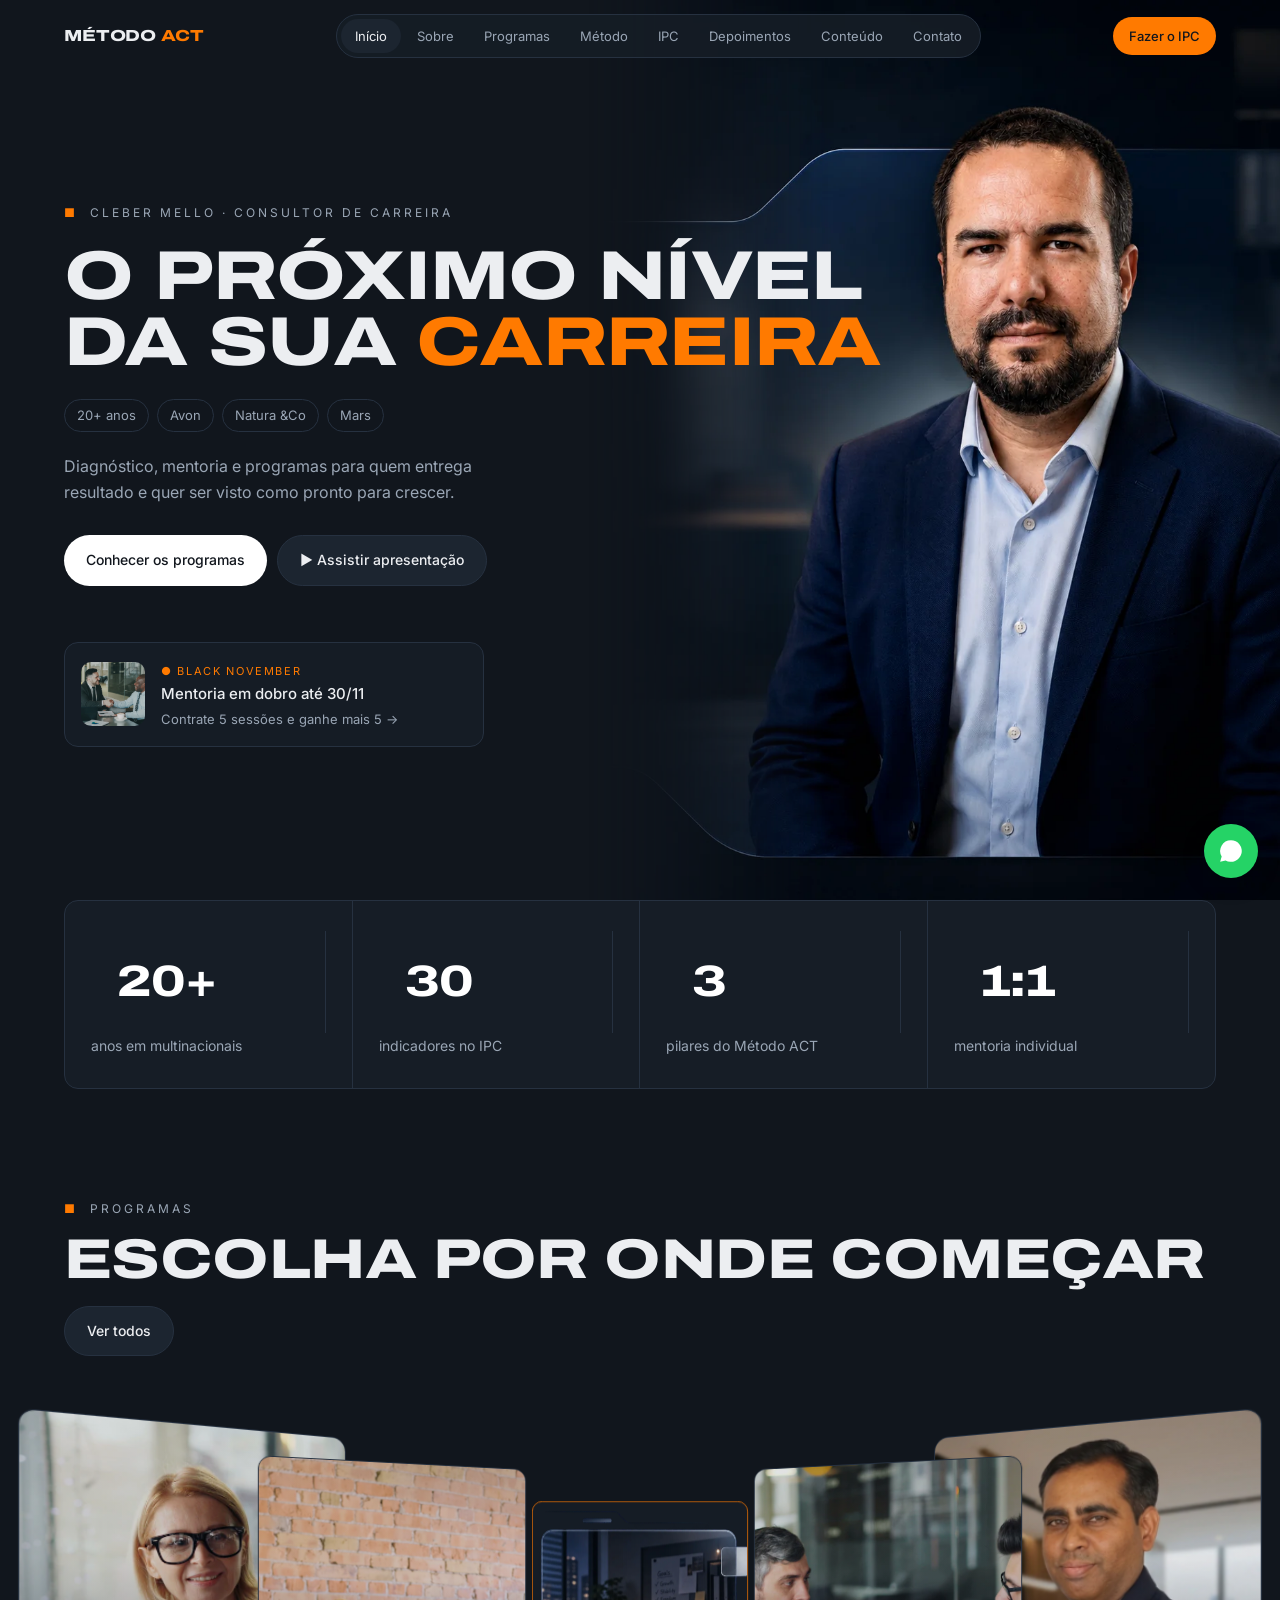
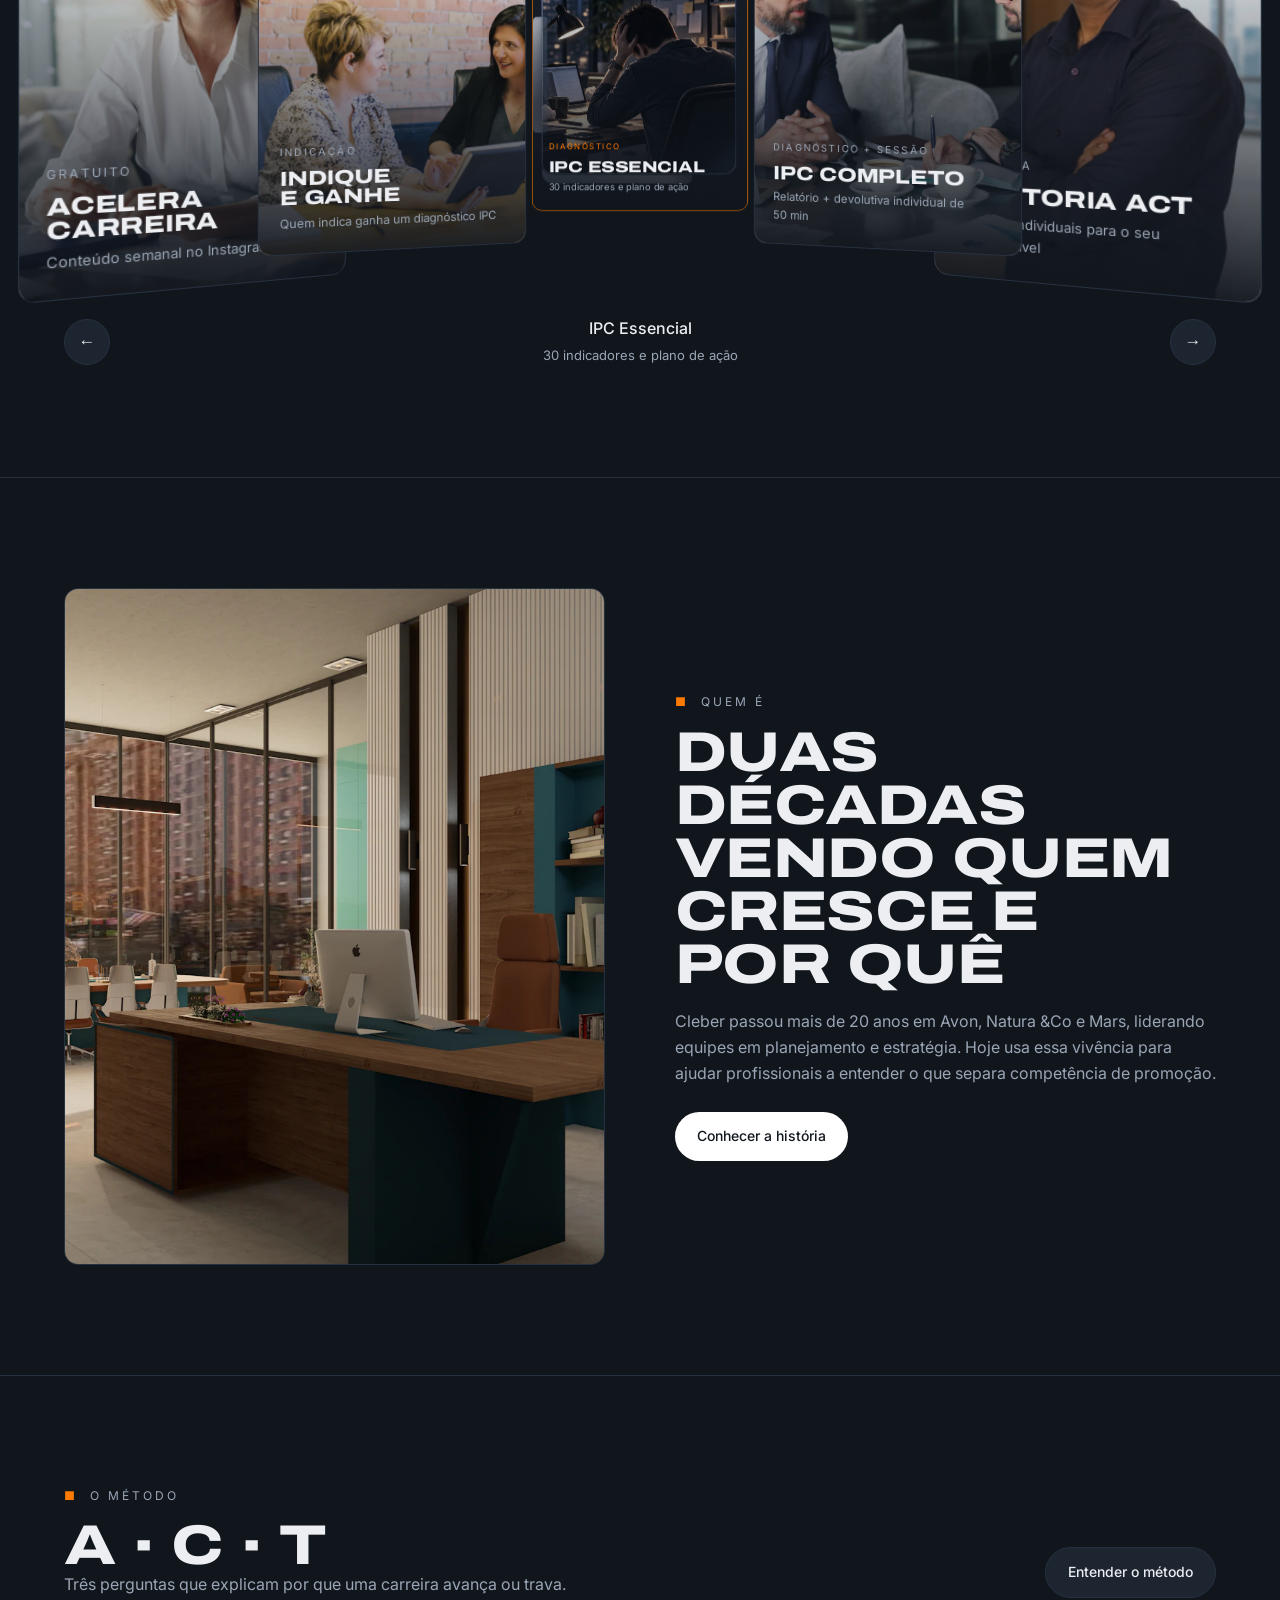
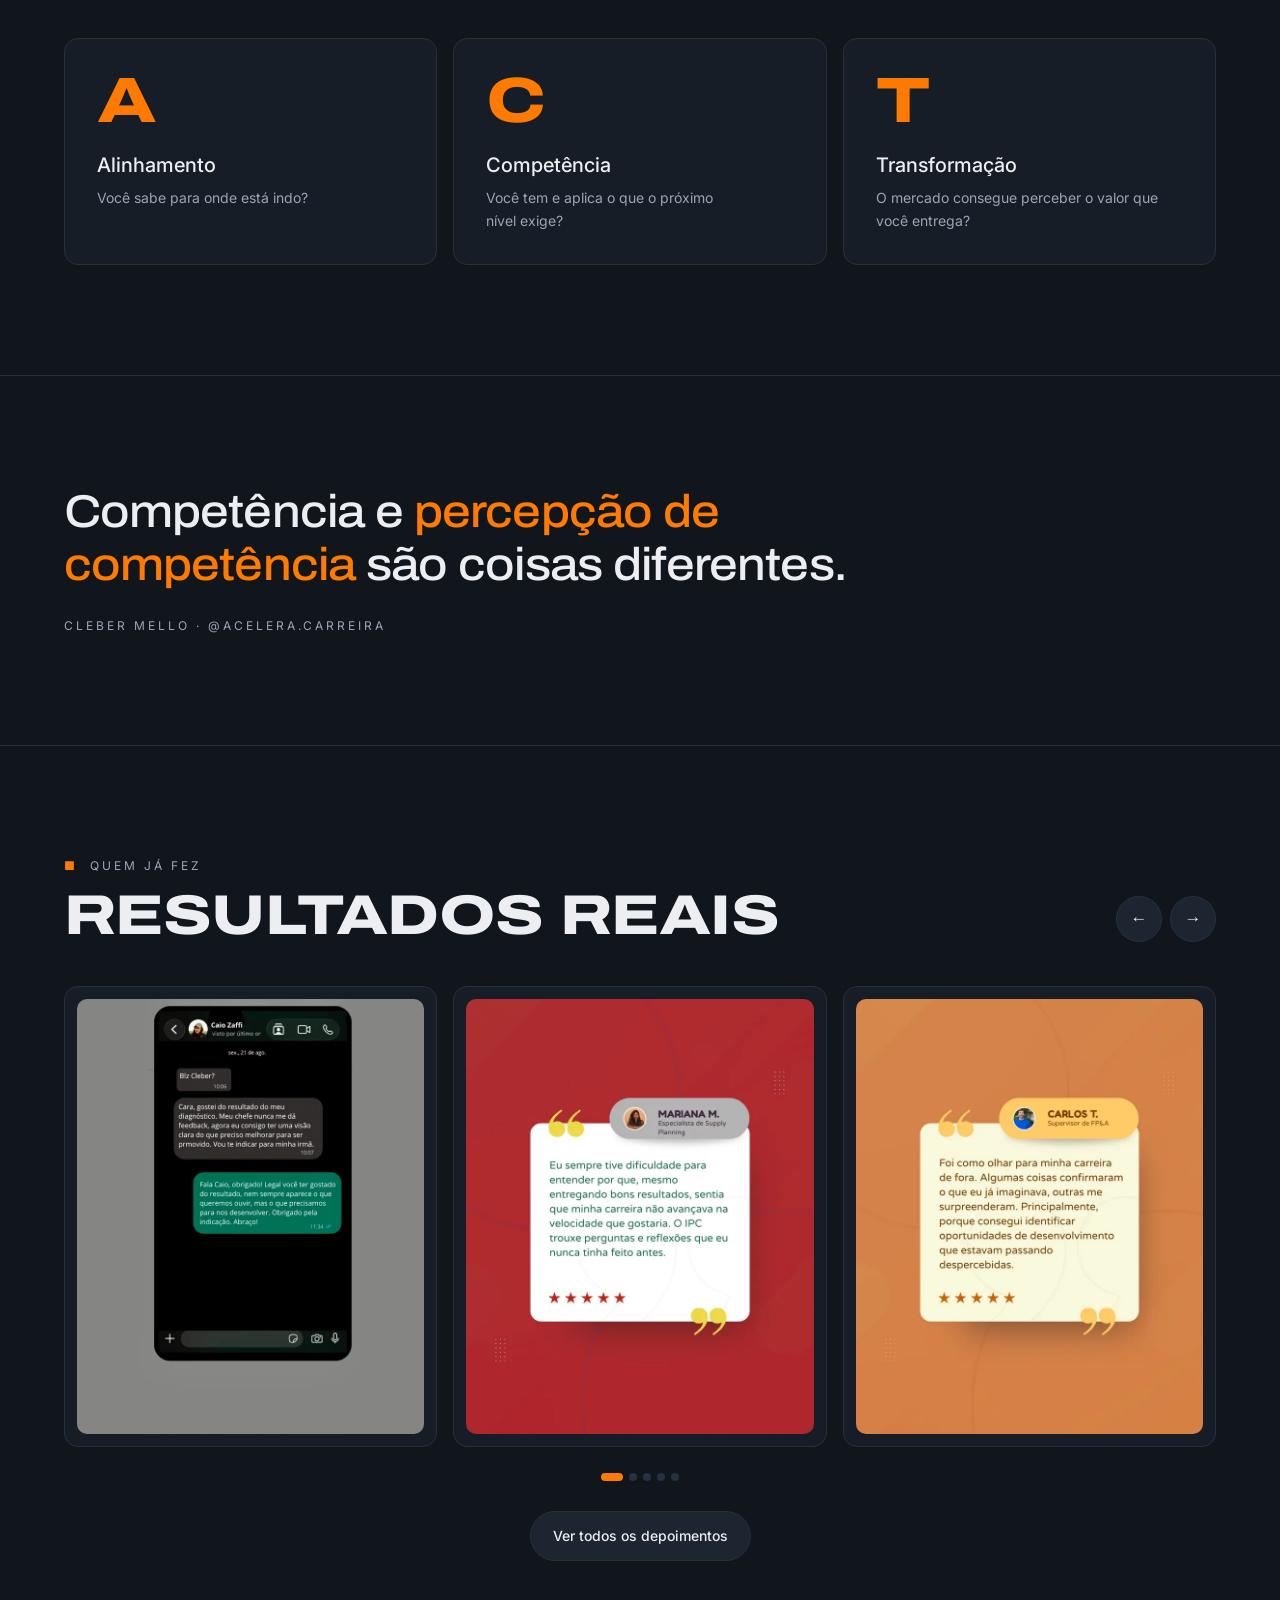
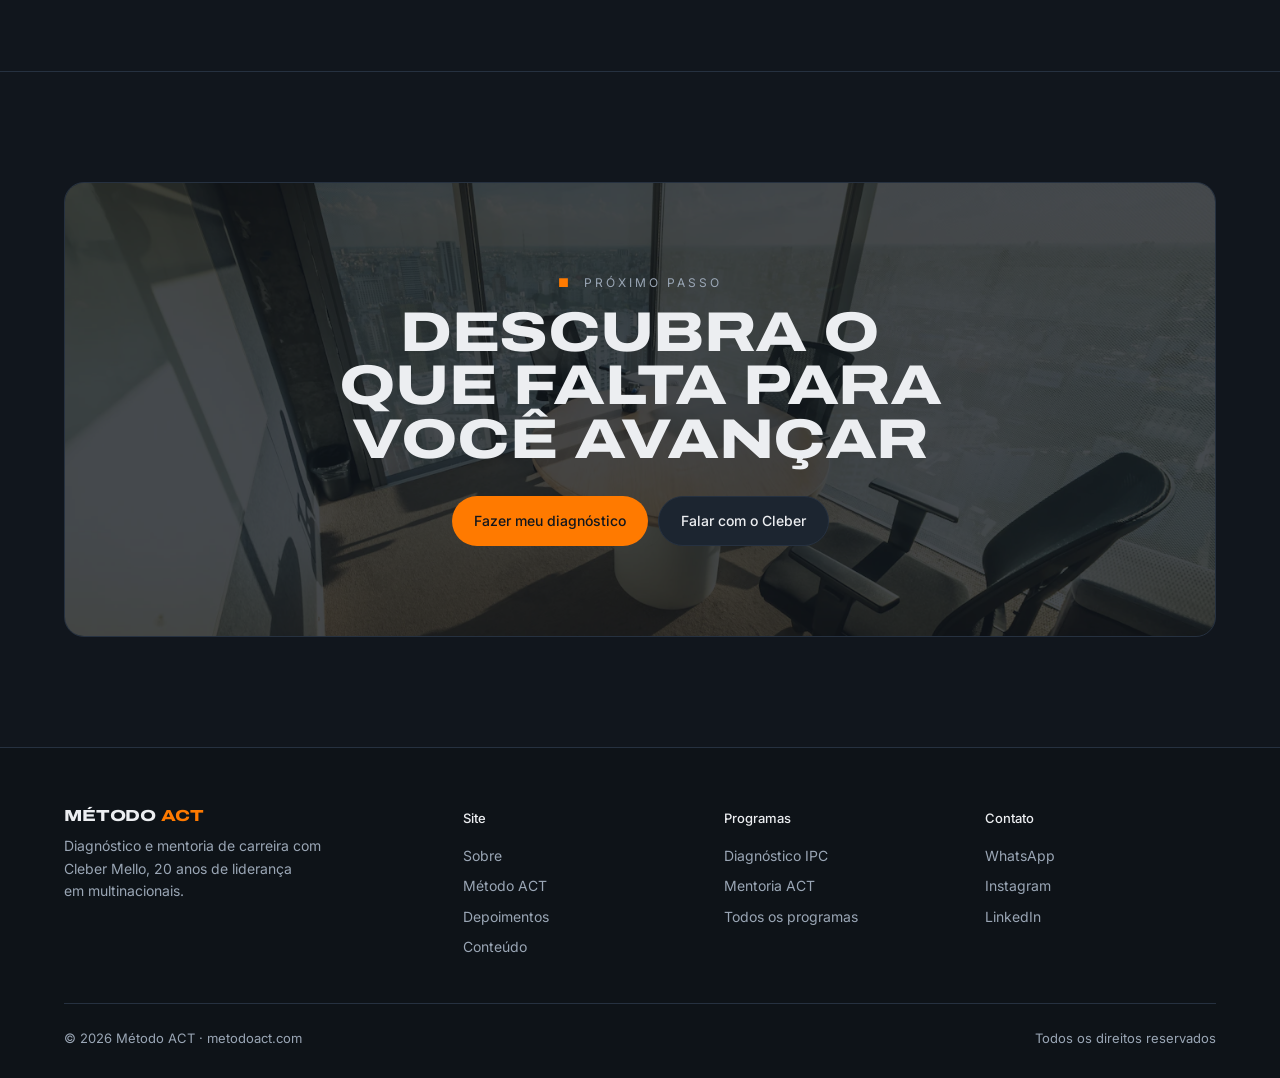
==== index.html @ 3ed5beee "feat: site institucional Método ACT (multipágina) Home, Sobre, Programas, IPC, Mentoria, Método, Dep" ====
<!doctype html>
<html lang="pt-BR">
<head>
<meta charset="utf-8"><meta name="viewport" content="width=device-width,initial-scale=1">
<title>Cleber Mello · Método ACT</title>
<meta name="description" content="Diagnóstico, mentoria e programas de carreira com Cleber Mello. 20 anos em Avon, Natura &Co e Mars.">
<link rel="preconnect" href="https://fonts.googleapis.com">
<link href="https://fonts.googleapis.com/css2?family=Archivo:wdth,wght@100..125,400..900&family=Inter:wght@400;500&display=swap" rel="stylesheet">
<link rel="stylesheet" href="assets/site.css">
<style>
.hero{min-height:100vh;display:flex;align-items:center;position:relative;padding:120px 0 70px;overflow:hidden}
.hero-img{position:absolute;right:0;top:0;height:100%;width:54%;object-fit:cover;object-position:center 20%;-webkit-mask-image:linear-gradient(90deg,transparent,#000 35%);mask-image:linear-gradient(90deg,transparent,#000 35%)}
.hero .wrap{position:relative;width:100%}
.hero h1{font-size:clamp(30px,5.4vw,78px);margin:22px 0 24px}
.hero h1 .ln{display:block;white-space:nowrap}
.hero h1 em{font-style:normal;color:var(--or)}
.hero p{color:var(--mut);max-width:470px;margin:22px 0 30px}
.news{margin-top:56px;max-width:420px;display:flex;gap:16px;align-items:center;background:rgba(22,29,38,.92);border:1px solid var(--line);border-radius:var(--r);padding:14px 16px}
.news img{width:64px;height:64px;border-radius:10px;object-fit:cover}
.news small{color:var(--or);font-size:11px;letter-spacing:.15em}
.news b{display:block;font-weight:500;font-size:15px}
.news span{font-size:13px;color:var(--mut)}
@media(max-width:1000px){.hero-img{width:100%;opacity:.3;-webkit-mask-image:linear-gradient(transparent,#000 25%,transparent);mask-image:linear-gradient(transparent,#000 25%,transparent)}}
</style>
</head>
<body data-root="" data-page="inicio">

<header class="hero">
  <img class="hero-img" src="assets/ipc/2cleber.webp" alt="Cleber Mello">
  <div class="wrap">
    <div class="eyebrow"><b>■</b>&nbsp; Cleber Mello · Consultor de carreira</div>
    <h1 class="dp"><span class="ln">O próximo nível</span> <span class="ln">da sua <em>carreira</em></span></h1>
    <div class="chips"><span class="chip">20+ anos</span><span class="chip">Avon</span><span class="chip">Natura &amp;Co</span><span class="chip">Mars</span></div>
    <p>Diagnóstico, mentoria e programas para quem entrega resultado e quer ser visto como pronto para crescer.</p>
    <div style="display:flex;gap:10px;flex-wrap:wrap">
      <a href="programas/" class="btn btn-w">Conhecer os programas</a>
      <a href="https://www.youtube.com/watch?v=R1Y3SHXK1mA" target="_blank" rel="noopener" class="btn btn-d">▶ Assistir apresentação</a>
    </div>
    <a class="news" href="programas/mentoria/#dobro">
      <img src="assets/stock/aperto-mao.webp" alt="">
      <div><small>● BLACK NOVEMBER</small><b>Mentoria em dobro até 30/11</b><span>Contrate 5 sessões e ganhe mais 5 →</span></div>
    </a>
  </div>
</header>

<div class="wrap rv"><div class="nums">
  <div><div class="dp">20+</div><span>anos em multinacionais</span></div>
  <div><div class="dp">30</div><span>indicadores no IPC</span></div>
  <div><div class="dp">3</div><span>pilares do Método ACT</span></div>
  <div><div class="dp">1:1</div><span>mentoria individual</span></div>
</div></div>

<section class="car-sec">
  <div class="wrap">
    <div class="head-row rv"><div><div class="eyebrow"><b>■</b>&nbsp; Programas</div><h2 class="dp">Escolha por onde começar</h2></div><a href="programas/" class="btn btn-d">Ver todos</a></div>
    <div class="car" id="car"></div>
    <div class="ctl"><button class="arrow" id="car-p" aria-label="Anterior">←</button><div class="car-info"><b id="ci-t"></b><span id="ci-s"></span></div><button class="arrow" id="car-n" aria-label="Próximo">→</button></div>
  </div>
</section>

<section>
  <div class="wrap split">
    <img class="ph rv" src="assets/stock/escritorio.webp" alt="Escritório corporativo" style="aspect-ratio:4/5" loading="lazy">
    <div class="rv">
      <div class="eyebrow"><b>■</b>&nbsp; Quem é</div>
      <h2 class="dp">Duas décadas vendo quem cresce e por quê</h2>
      <p class="lead">Cleber passou mais de 20 anos em Avon, Natura &amp;Co e Mars, liderando equipes em planejamento e estratégia. Hoje usa essa vivência para ajudar profissionais a entender o que separa competência de promoção.</p>
      <a href="sobre/" class="btn btn-w" style="margin-top:26px">Conhecer a história</a>
    </div>
  </div>
</section>

<section>
  <div class="wrap">
    <div class="head-row rv"><div><div class="eyebrow"><b>■</b>&nbsp; O método</div><h2 class="dp">A · C · T</h2><p class="lead">Três perguntas que explicam por que uma carreira avança ou trava.</p></div><a href="metodo/" class="btn btn-d">Entender o método</a></div>
    <div class="grid3">
      <div class="card-g act-c rv"><div class="dp">A</div><h3>Alinhamento</h3><p>Você sabe para onde está indo?</p></div>
      <div class="card-g act-c rv"><div class="dp">C</div><h3>Competência</h3><p>Você tem e aplica o que o próximo nível exige?</p></div>
      <div class="card-g act-c rv"><div class="dp">T</div><h3>Transformação</h3><p>O mercado consegue perceber o valor que você entrega?</p></div>
    </div>
  </div>
</section>

<section>
  <div class="wrap rv">
    <p class="quote">Competência e <em>percepção de competência</em> são coisas diferentes.</p>
    <p class="eyebrow" style="margin-top:24px">Cleber Mello · @acelera.carreira</p>
  </div>
</section>

<section>
  <div class="wrap slider">
    <div class="head-row rv"><div><div class="eyebrow"><b>■</b>&nbsp; Quem já fez</div><h2 class="dp">Resultados reais</h2></div>
      <div class="slider-ctl"><button class="arrow" data-p aria-label="Anterior">←</button><button class="arrow" data-n aria-label="Próximo">→</button></div></div>
    <div class="track" data-deps></div>
    <div class="dots"></div>
    <div class="center" style="margin-top:30px"><a href="depoimentos/" class="btn btn-d">Ver todos os depoimentos</a></div>
  </div>
</section>

<section>
  <div class="wrap">
    <div class="cta-box rv">
      <img src="assets/stock/sala-cidade.webp" alt="">
      <div class="eyebrow"><b>■</b>&nbsp; Próximo passo</div>
      <h2 class="dp">Descubra o que falta para você avançar</h2>
      <div style="display:flex;gap:10px;justify-content:center;flex-wrap:wrap">
        <a href="programas/ipc/" class="btn btn-o">Fazer meu diagnóstico</a>
        <a href="contato/" class="btn btn-d">Falar com o Cleber</a>
      </div>
    </div>
  </div>
</section>

<script src="assets/site.js"></script>
</body>
</html>
---- assets/site.css ----
/* Método ACT — estilos compartilhados */
:root{
  --bg:#11161D;      /* grafite azulado (mais leve que preto) */
  --bg2:#161D26;     /* superfície */
  --bg3:#1C2530;     /* superfície elevada */
  --line:#263140;
  --tx:#ECEEF1;--mut:#9AA6B5;--or:#FF7A00;--or2:#FF9533;
  --w:1200px;--r:14px
}
*{box-sizing:border-box;margin:0;padding:0}
html{scroll-behavior:smooth}
body{background:var(--bg);color:var(--tx);font:16px/1.6 Inter,system-ui,sans-serif;-webkit-font-smoothing:antialiased;overflow-x:hidden}
a{color:inherit;text-decoration:none}
img{display:block;max-width:100%}
.wrap{max-width:var(--w);margin:0 auto;padding:0 24px}
.dp{font-family:Archivo,sans-serif;font-stretch:125%;font-weight:800;text-transform:uppercase;letter-spacing:-.01em;line-height:.95}
.eyebrow{font-size:12px;letter-spacing:.25em;text-transform:uppercase;color:var(--mut)}
.eyebrow b{color:var(--or);font-weight:500}
.chip{display:inline-block;border:1px solid var(--line);border-radius:99px;padding:5px 12px;font-size:13px;color:var(--mut)}
.chips{display:flex;gap:8px;flex-wrap:wrap}
.btn{display:inline-flex;align-items:center;justify-content:center;gap:8px;border-radius:99px;padding:13px 22px;font-size:14px;font-weight:500;transition:opacity .2s,background .2s;border:0;cursor:pointer;font-family:inherit}
.btn:hover{opacity:.85}
.btn-w{background:#fff;color:#11161D}.btn-d{background:var(--bg3);color:var(--tx);border:1px solid var(--line)}.btn-o{background:var(--or);color:#11161D}
section{padding:110px 0}
section+section{border-top:1px solid var(--line)}
h2.dp{font-size:clamp(32px,5vw,56px);margin:14px 0 18px}
/* funil: quebras equilibradas, sem palavra sozinha na linha */
h1,h2,h3,.quote{text-wrap:balance}
p,.lead,li{text-wrap:pretty}
.center h2,.cta-box h2{text-wrap:balance}
.lead{color:var(--mut);max-width:580px}
.center{text-align:center}.center .lead{margin:0 auto}
.head-row{display:flex;justify-content:space-between;align-items:flex-end;gap:20px;flex-wrap:wrap;margin-bottom:40px}
.head-row h2{margin-bottom:0}

/* nav */
.nav{position:fixed;inset:0 0 auto;z-index:50;transition:background .3s,border-color .3s;border-bottom:1px solid transparent}
.nav.solid{background:rgba(17,22,29,.88);backdrop-filter:blur(12px);border-color:var(--line)}
.nav-in{display:flex;align-items:center;justify-content:space-between;height:72px;gap:16px}
.logo{font-size:16px;white-space:nowrap}.logo span{color:var(--or)}
.pill{display:flex;gap:2px;background:rgba(22,29,38,.9);border:1px solid var(--line);border-radius:99px;padding:4px}
.pill a{padding:7px 14px;border-radius:99px;font-size:13px;color:var(--mut);transition:.2s;white-space:nowrap}
.pill a:hover,.pill a.on{background:var(--bg3);color:var(--tx)}
.nav-cta{padding:9px 16px;font-size:13px}
.burger{display:none;background:var(--bg3);border:1px solid var(--line);color:var(--tx);font:500 13px Inter;border-radius:99px;padding:8px 14px;cursor:pointer}

/* hero de páginas internas */
.phero{position:relative;padding:170px 0 90px;overflow:hidden;border-bottom:1px solid var(--line)}
.phero-bg{position:absolute;inset:0;width:100%;height:100%;object-fit:cover;opacity:.28}
.phero::after{content:"";position:absolute;inset:0;background:linear-gradient(180deg,rgba(17,22,29,.4),var(--bg))}
.phero .wrap{position:relative;z-index:1}
.phero h1{font-size:clamp(42px,7vw,88px);margin:18px 0 20px}
.phero h1 em,.hl{font-style:normal;color:var(--or)}
.crumbs{font-size:13px;color:var(--mut);margin-bottom:18px}.crumbs a:hover{color:var(--tx)}

/* cards genéricos */
.card-g{background:var(--bg2);border:1px solid var(--line);border-radius:var(--r);overflow:hidden;transition:border-color .2s,transform .2s}
.card-g:hover{border-color:#3a4758}
.grid2{display:grid;grid-template-columns:repeat(2,1fr);gap:16px}
.grid3{display:grid;grid-template-columns:repeat(3,1fr);gap:16px}
.grid4{display:grid;grid-template-columns:repeat(4,1fr);gap:16px}
.split{display:grid;grid-template-columns:1fr 1fr;gap:70px;align-items:center}
.ph{border-radius:var(--r);border:1px solid var(--line);width:100%;object-fit:cover}

/* números */
.nums{display:grid;grid-template-columns:repeat(4,1fr);border:1px solid var(--line);border-radius:var(--r);background:var(--bg2)}
.nums div{padding:30px 26px;border-right:1px solid var(--line)}
.nums div:last-child{border:0}
.nums .dp{font-size:44px;color:#fff}
.nums span{font-size:14px;color:var(--mut)}

/* carrossel 3D: pontas grandes, centro menor */
.car-sec{overflow:hidden}
.car{position:relative;height:520px;perspective:1400px;user-select:none;touch-action:pan-y}
.car .card{position:absolute;left:50%;top:50%;width:300px;height:430px;border-radius:var(--r);overflow:hidden;background:var(--bg2);border:1px solid var(--line);transition:transform .6s cubic-bezier(.2,.7,.2,1),opacity .6s;cursor:pointer}
.car .card img{position:absolute;inset:0;width:100%;height:100%;object-fit:cover}
.car .card::after{content:"";position:absolute;inset:0;background:linear-gradient(180deg,rgba(17,22,29,.1) 30%,rgba(17,22,29,.95))}
.car .in{position:absolute;left:0;right:0;bottom:0;padding:22px;z-index:1}
.car small{font-size:11px;letter-spacing:.2em;text-transform:uppercase;color:var(--mut)}
.car h3{font-size:22px;margin:8px 0 6px}
.car p{font-size:13px;color:var(--mut)}
.car .card.c{border-color:var(--or)}.car .card.c small{color:var(--or)}
.ctl{display:flex;justify-content:space-between;align-items:center;gap:16px}
.arrow{background:var(--bg3);border:1px solid var(--line);color:var(--tx);width:46px;height:46px;border-radius:99px;cursor:pointer;font-size:17px;flex-shrink:0;transition:background .2s}
.arrow:hover{background:var(--line)}
.car-info{text-align:center}.car-info b{display:block;font-weight:500}.car-info span{font-size:13px;color:var(--mut)}

/* slider (depoimentos etc.) */
.slider{position:relative}
.track{display:flex;gap:16px;overflow-x:auto;scroll-snap-type:x mandatory;scroll-behavior:smooth;scrollbar-width:none;padding:4px 0}
.track::-webkit-scrollbar{display:none}
.track>*{flex:0 0 calc((100% - 32px)/3);scroll-snap-align:start}
.dep{background:var(--bg2);border:1px solid var(--line);border-radius:var(--r);padding:12px;cursor:zoom-in}
.dep img{width:100%;height:auto;border-radius:10px}
.dots{display:flex;gap:6px;justify-content:center;margin-top:22px}
.dots button{width:8px;height:8px;border-radius:9px;border:0;background:var(--line);cursor:pointer;transition:.2s;padding:0}
.dots button.on{background:var(--or);width:22px}
.slider-ctl{display:flex;gap:8px}

/* lightbox */
.lb{position:fixed;inset:0;z-index:100;background:rgba(10,13,18,.92);display:none;align-items:center;justify-content:center;padding:30px}
.lb.open{display:flex}
.lb img{max-height:88vh;width:auto;border-radius:12px}
.lb .arrow{position:absolute;top:50%;transform:translateY(-50%)}
.lb .lb-p{left:20px}.lb .lb-n{right:20px}.lb .lb-x{top:20px;right:20px;transform:none}

/* método */
.act-c{padding:32px}
.act-c .dp{font-size:64px;color:var(--or)}
.act-c h3{font-size:20px;font-weight:500;margin:18px 0 6px}
.act-c p{font-size:14px;color:var(--mut)}

/* quote */
.quote{font-size:clamp(26px,3.6vw,46px);line-height:1.15;max-width:920px;font-family:Archivo;font-stretch:110%;font-weight:500;letter-spacing:-.02em}
.quote em{font-style:normal;color:var(--or)}

/* planos */
.plan{padding:26px;display:flex;flex-direction:column}
.plan.hl2{border-color:var(--or)}
.plan small{font-size:12px;color:var(--mut);letter-spacing:.1em;text-transform:uppercase}
.plan .dp{font-size:36px;margin:10px 0 4px;color:#fff}
.plan p{font-size:14px;color:var(--mut);margin-bottom:18px;flex:1}
.plan ul{list-style:none;font-size:14px;margin-bottom:22px}
.plan li{padding:7px 0;border-bottom:1px solid var(--line);color:var(--mut)}
.plan li::before{content:"✓  ";color:var(--or)}

/* biblioteca (programas) */
.lib{display:grid;grid-template-columns:230px 1fr;gap:28px;align-items:start}
.side{position:sticky;top:96px;background:var(--bg2);border:1px solid var(--line);border-radius:var(--r);padding:14px}
.side h4{font-size:11px;letter-spacing:.2em;color:var(--mut);font-weight:500;margin:8px 8px 10px}
.side button{display:flex;justify-content:space-between;width:100%;background:none;border:0;color:var(--mut);font:14px Inter;padding:9px 10px;border-radius:8px;cursor:pointer;text-align:left}
.side button.on,.side button:hover{background:var(--bg3);color:var(--tx)}
.side button.on{background:#fff;color:#11161D}
.prog{display:block}
.prog .th{position:relative;aspect-ratio:16/10;overflow:hidden}
.prog .th img{width:100%;height:100%;object-fit:cover;transition:transform .5s}
.prog:hover .th img{transform:scale(1.04)}
.prog .th span{position:absolute;top:12px;left:12px;background:rgba(17,22,29,.85);border:1px solid var(--line);border-radius:99px;font-size:11px;padding:4px 10px}
.prog .th span.o{background:var(--or);color:#11161D;border-color:var(--or)}
.prog .bd{padding:18px 18px 20px}
.prog h3{font-size:17px;font-weight:500}
.prog p{font-size:13px;color:var(--mut);margin-top:4px}

/* timeline */
.tl{border-left:1px solid var(--line);margin-top:10px}
.tl>div{padding:0 0 30px 26px;position:relative}
.tl>div::before{content:"";position:absolute;left:-5px;top:7px;width:9px;height:9px;border-radius:9px;background:var(--or)}
.tl small{color:var(--or);font-size:12px;letter-spacing:.15em;text-transform:uppercase}
.tl h3{font-size:19px;font-weight:500;margin:4px 0}
.tl p{font-size:14px;color:var(--mut)}

/* passos */
.steps{counter-reset:s}
.step{padding:26px}
.step::before{counter-increment:s;content:"0" counter(s);font-family:Archivo;font-stretch:125%;font-weight:800;font-size:28px;color:var(--or);display:block;margin-bottom:14px}
.step h3{font-size:17px;font-weight:500;margin-bottom:4px}.step p{font-size:14px;color:var(--mut)}

/* contato */
.ct{padding:26px;display:flex;flex-direction:column;gap:8px}
.ct .ic{width:42px;height:42px;border-radius:10px;background:var(--bg3);border:1px solid var(--line);display:flex;align-items:center;justify-content:center;margin-bottom:10px}
.ct .ic svg{width:20px;height:20px}
.ct.wa .ic{background:#1f3a2a;border-color:#2b5a3d;color:#5ee38f}
.ct h3{font-size:18px;font-weight:500}.ct p{font-size:14px;color:var(--mut);flex:1}
.ct b{font-weight:500;font-size:15px}

/* faq */
details{border-bottom:1px solid var(--line);padding:22px 0}
summary{cursor:pointer;font-size:17px;list-style:none;display:flex;justify-content:space-between;gap:20px}
summary::-webkit-details-marker{display:none}
summary::after{content:"+";color:var(--or);font-size:20px;line-height:1}
details[open] summary::after{content:"–"}
details p{color:var(--mut);margin-top:10px;max-width:720px;font-size:15px}

/* reels */
.reel{padding:26px;display:flex;flex-direction:column;justify-content:space-between;min-height:230px}
.reel p{font-size:18px;line-height:1.4}
.reel span{font-size:12px;color:var(--mut);margin-top:20px}

/* cta final */
.cta-box{position:relative;border-radius:20px;overflow:hidden;border:1px solid var(--line);padding:90px 40px;text-align:center}
.cta-box img{position:absolute;inset:0;width:100%;height:100%;object-fit:cover;opacity:.22}
.cta-box>*:not(img){position:relative}
.cta-box h2{max-width:820px;margin:14px auto 30px}

/* footer */
.foot{border-top:1px solid var(--line);padding:60px 0 30px;font-size:14px;color:var(--mut);background:#0E1318}
.foot-g{display:grid;grid-template-columns:1.6fr 1fr 1fr 1fr;gap:30px;margin-bottom:40px}
.foot h5{color:var(--tx);font-size:13px;font-weight:500;margin-bottom:12px}
.foot li{list-style:none;padding:4px 0}.foot a:hover{color:var(--tx)}
.foot-b{display:flex;justify-content:space-between;border-top:1px solid var(--line);padding-top:24px;font-size:13px;flex-wrap:wrap;gap:10px}

/* WhatsApp flutuante: só ícone, não cobre conteúdo */
.wa-f{position:fixed;right:22px;bottom:22px;z-index:45;width:54px;height:54px;border-radius:99px;background:#25D366;color:#fff;display:flex;align-items:center;justify-content:center;box-shadow:0 6px 20px rgba(0,0,0,.35);transition:transform .2s}
.wa-f:hover{transform:scale(1.06)}
.wa-f svg{width:26px;height:26px}

/* reveal suave */
.rv{opacity:0;transform:translateY(16px);transition:opacity .7s,transform .7s}
.rv.in{opacity:1;transform:none}

@media (max-width:1000px){
  .pill{display:none}.burger{display:block}.nav-cta{display:none}
  .pill.open{display:flex;flex-direction:column;position:absolute;top:72px;left:16px;right:16px;border-radius:var(--r);padding:8px}
  .pill.open a{padding:12px 14px}
  .split,.lib{grid-template-columns:1fr;gap:40px}
  .side{position:static;display:flex;flex-wrap:wrap;gap:6px}.side h4{width:100%}.side button{width:auto}
  .grid3,.grid4{grid-template-columns:1fr 1fr}
  .foot-g{grid-template-columns:1fr 1fr}
  .track>*{flex-basis:calc((100% - 16px)/2)}
}
@media (max-width:640px){
  .wrap{padding:0 16px}
  section{padding:80px 0}
  .grid2,.grid3,.grid4{grid-template-columns:1fr}
  .nums{grid-template-columns:1fr 1fr}.nums div:nth-child(2){border-right:0}.nums div:nth-child(-n+2){border-bottom:1px solid var(--line)}
  .car{height:420px}.car .card{width:210px;height:310px}
  .track>*{flex-basis:85%}
  .phero{padding:130px 0 60px}
  .cta-box{padding:60px 20px}
  .foot-g{grid-template-columns:1fr}
  .wa-f{width:50px;height:50px;right:16px;bottom:16px}
}
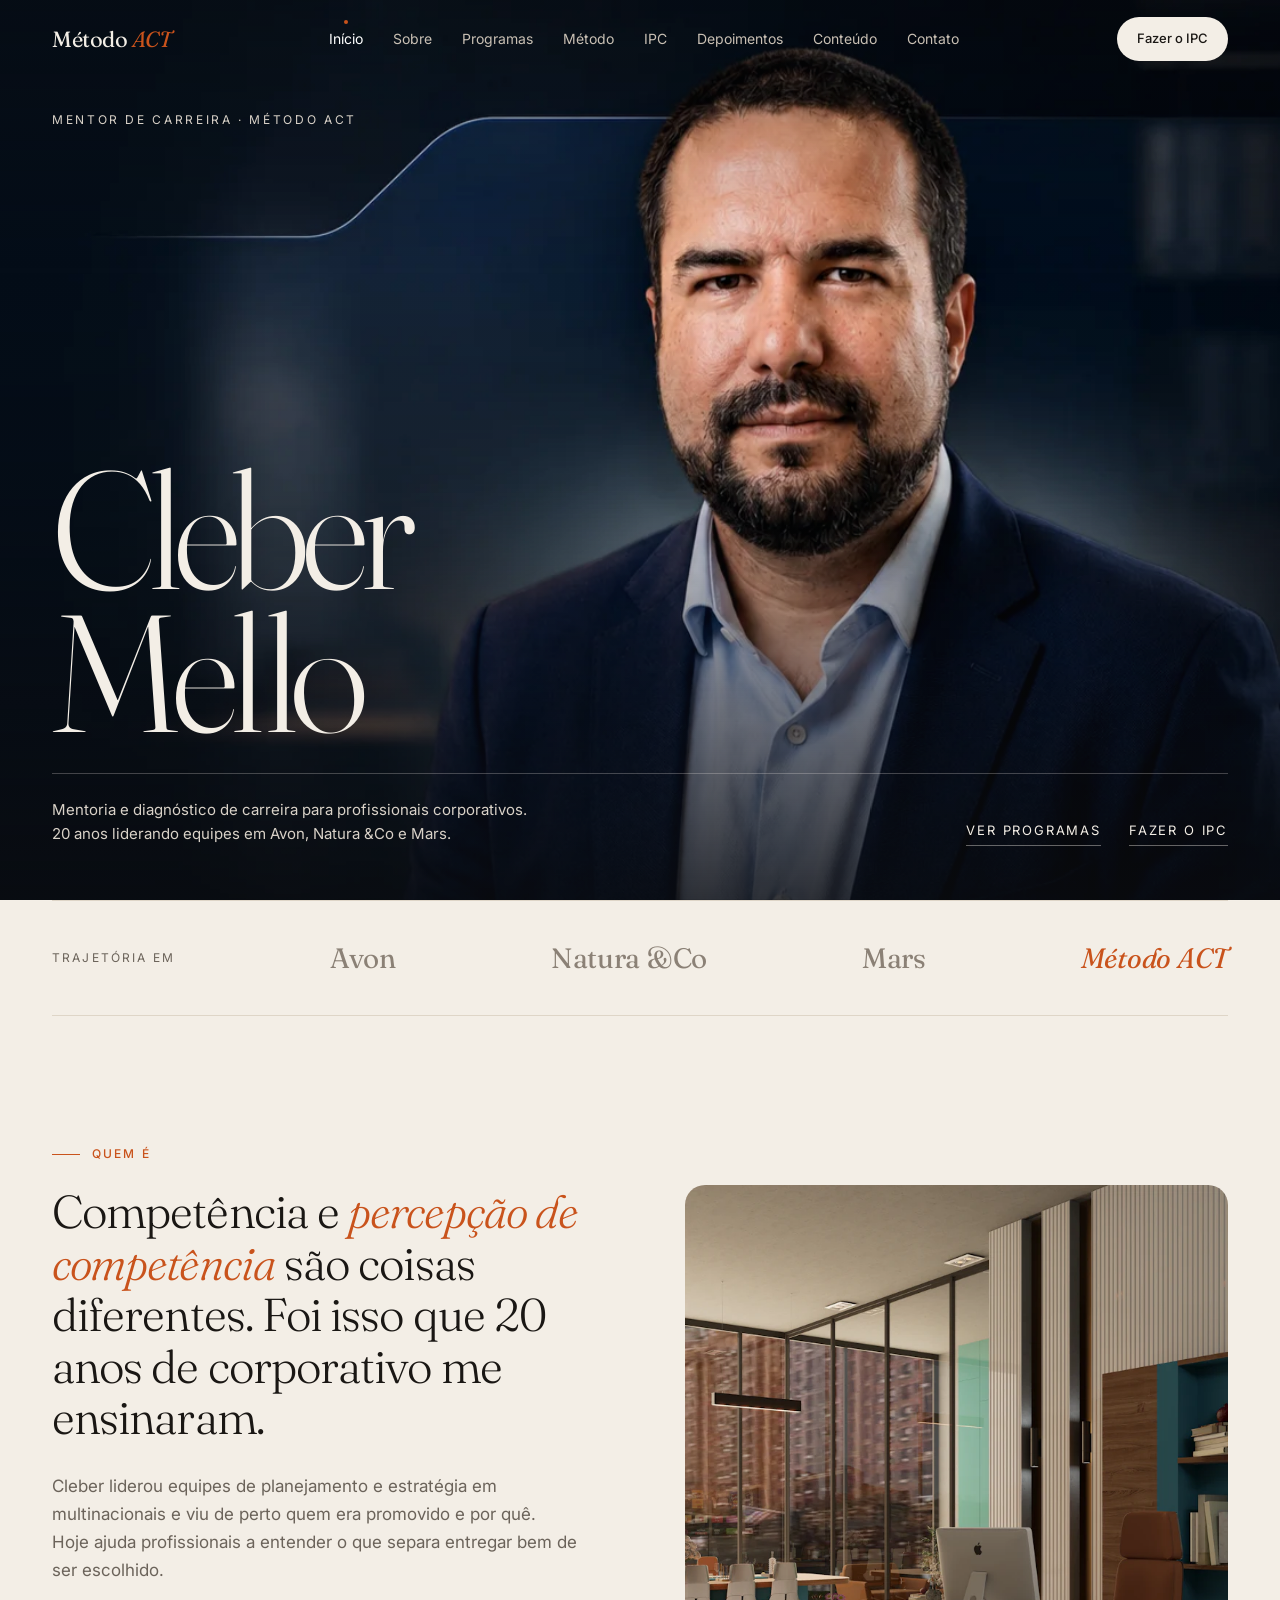
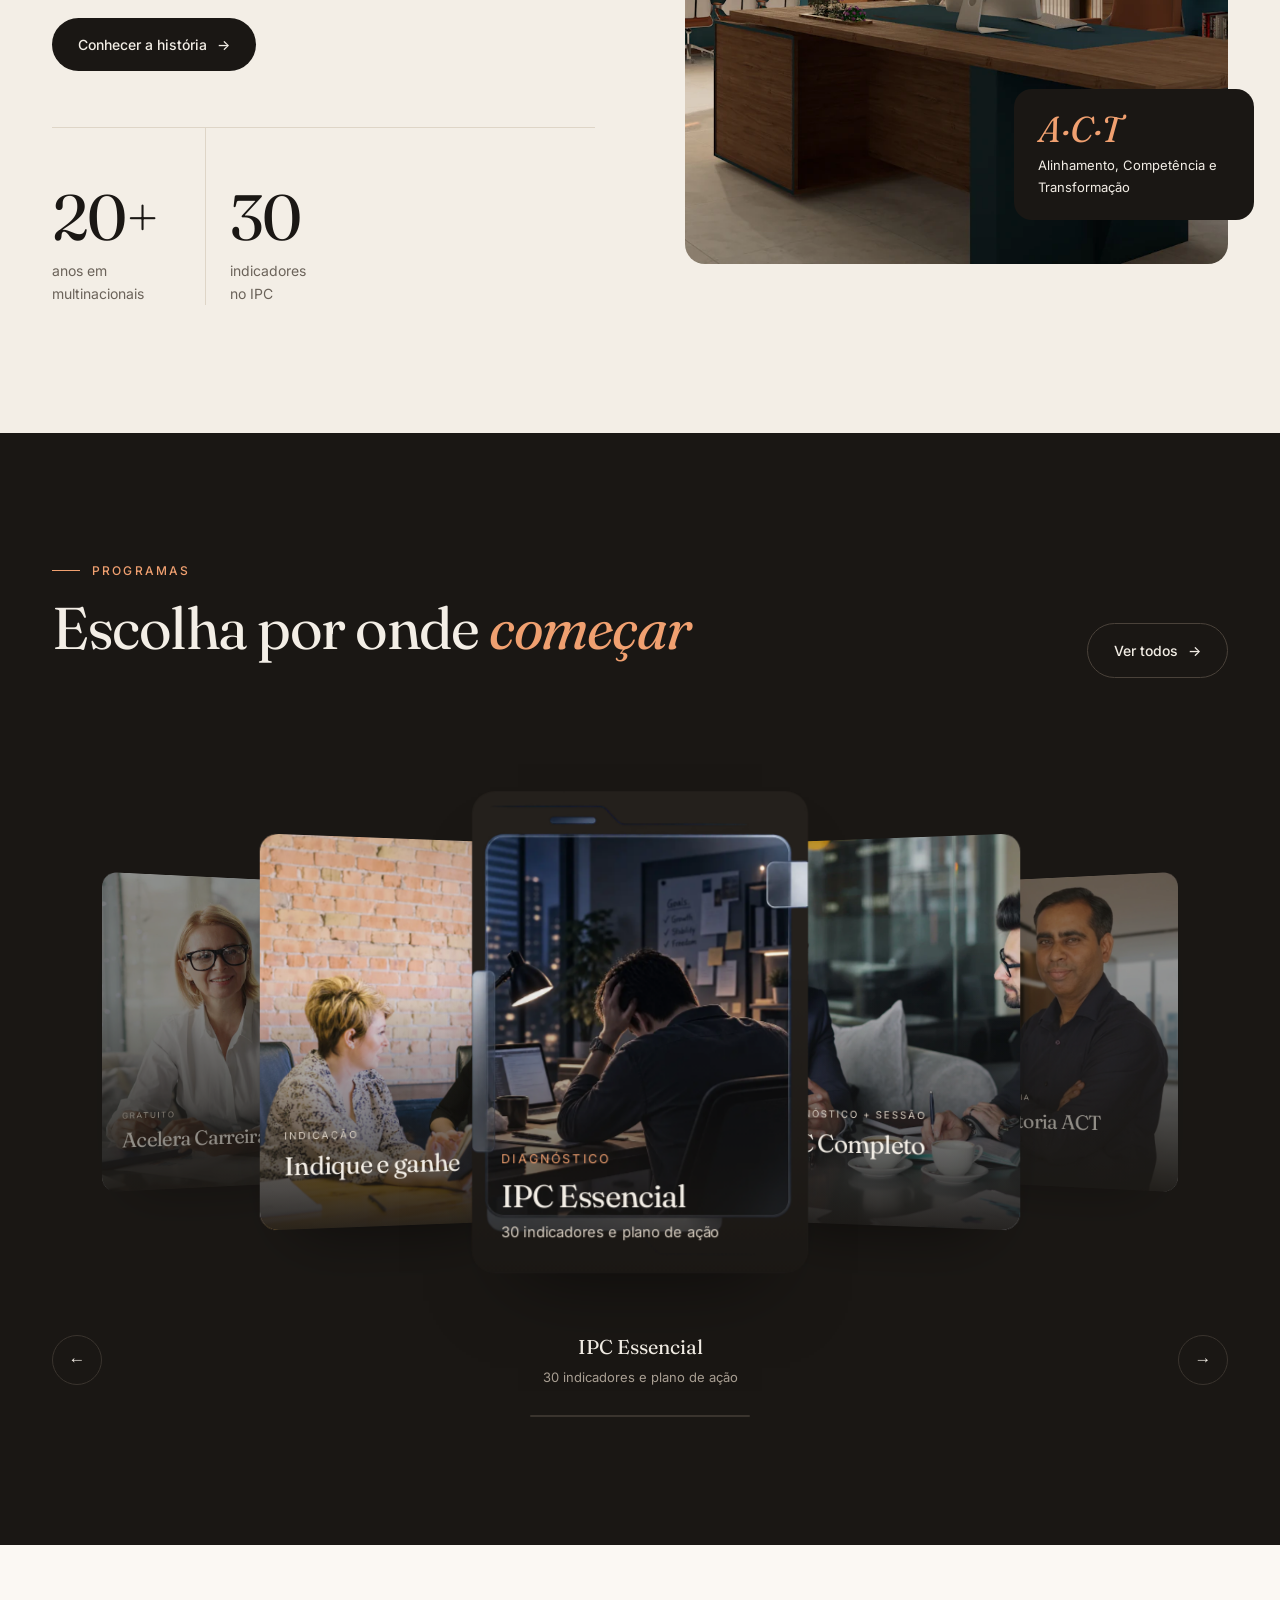
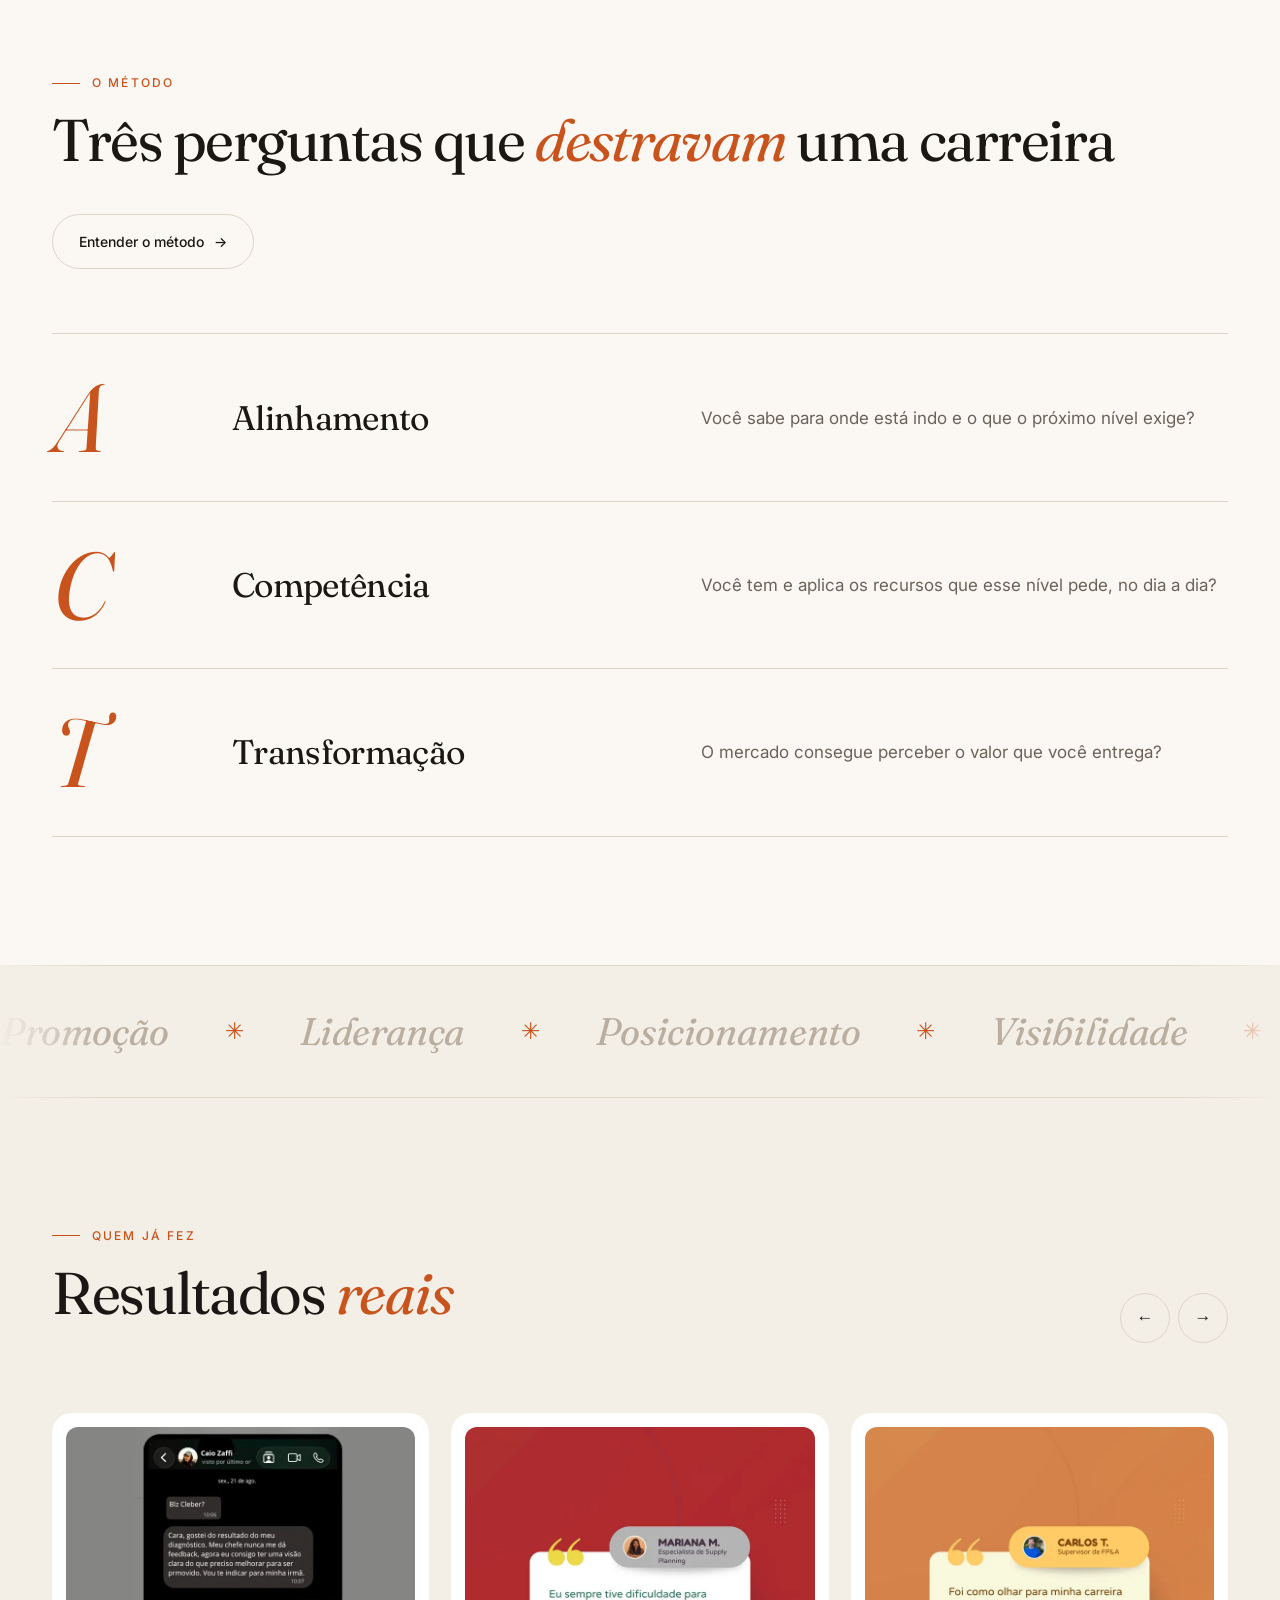
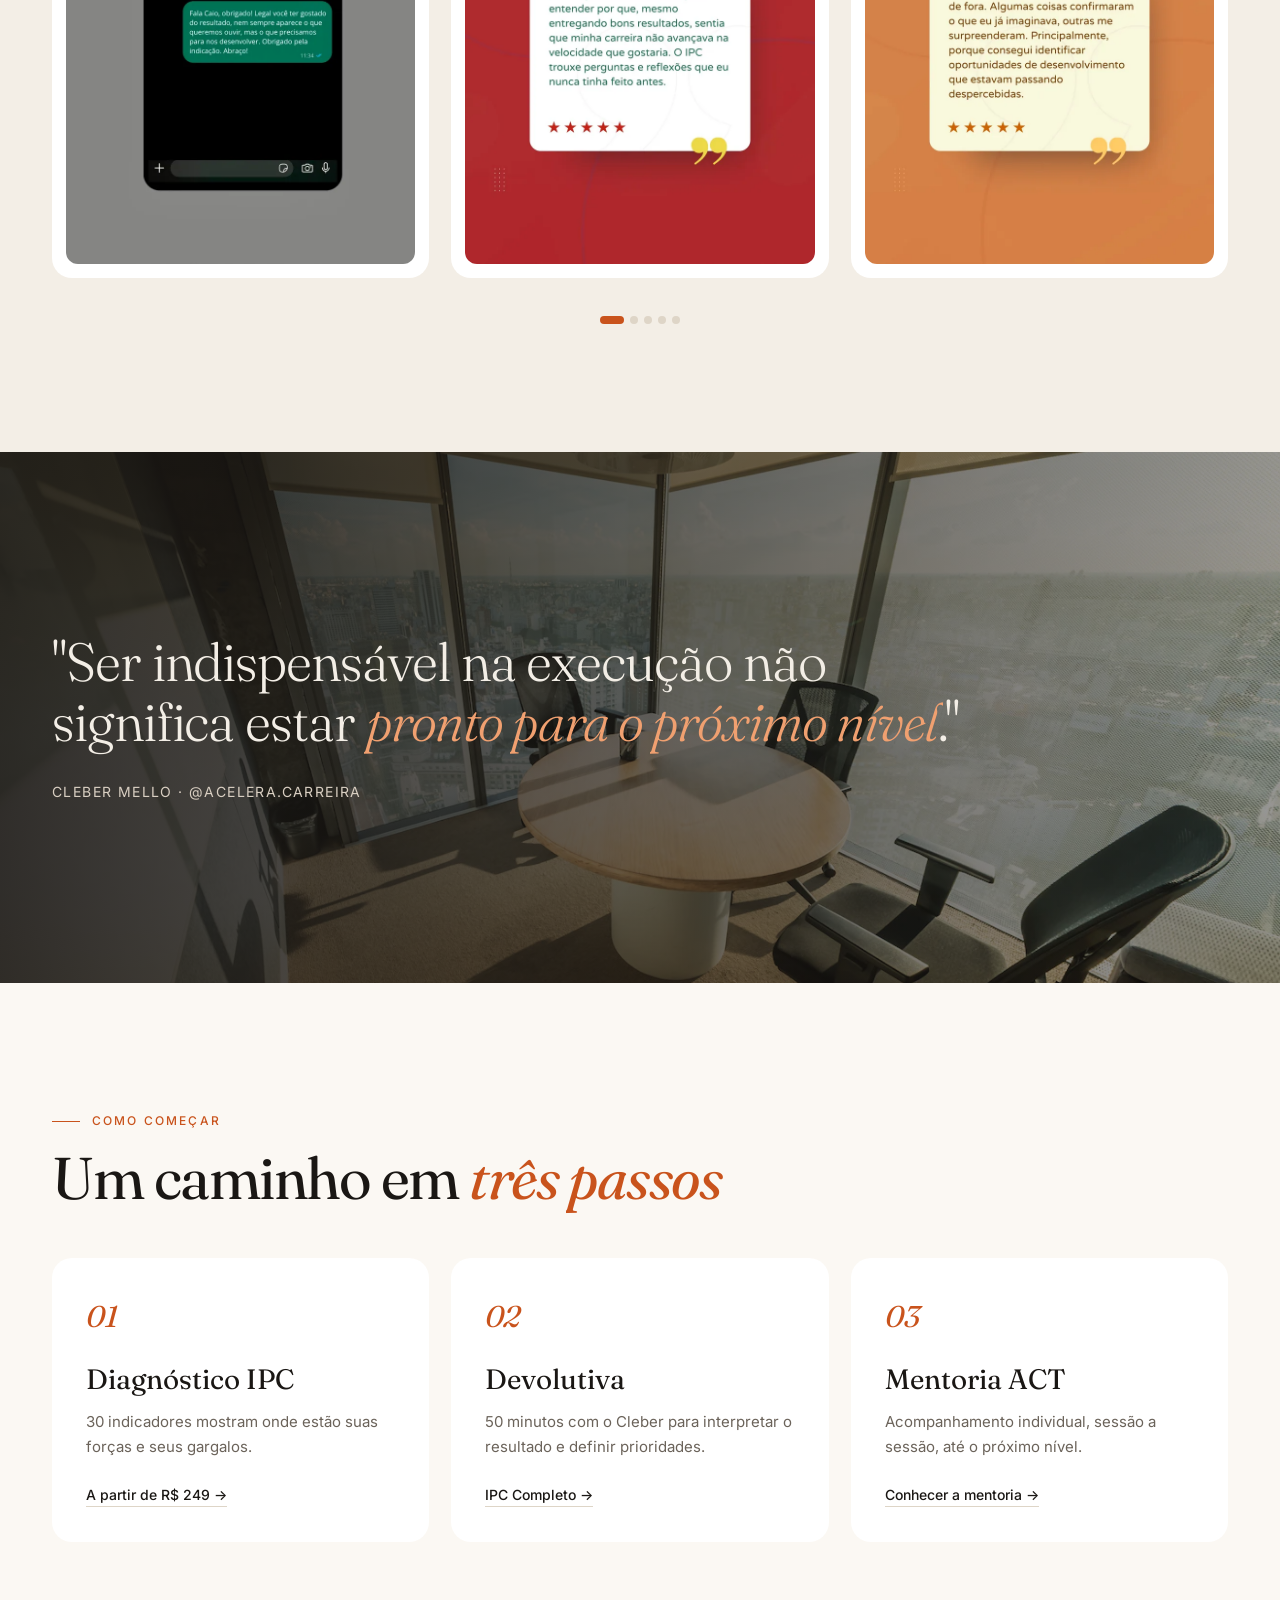
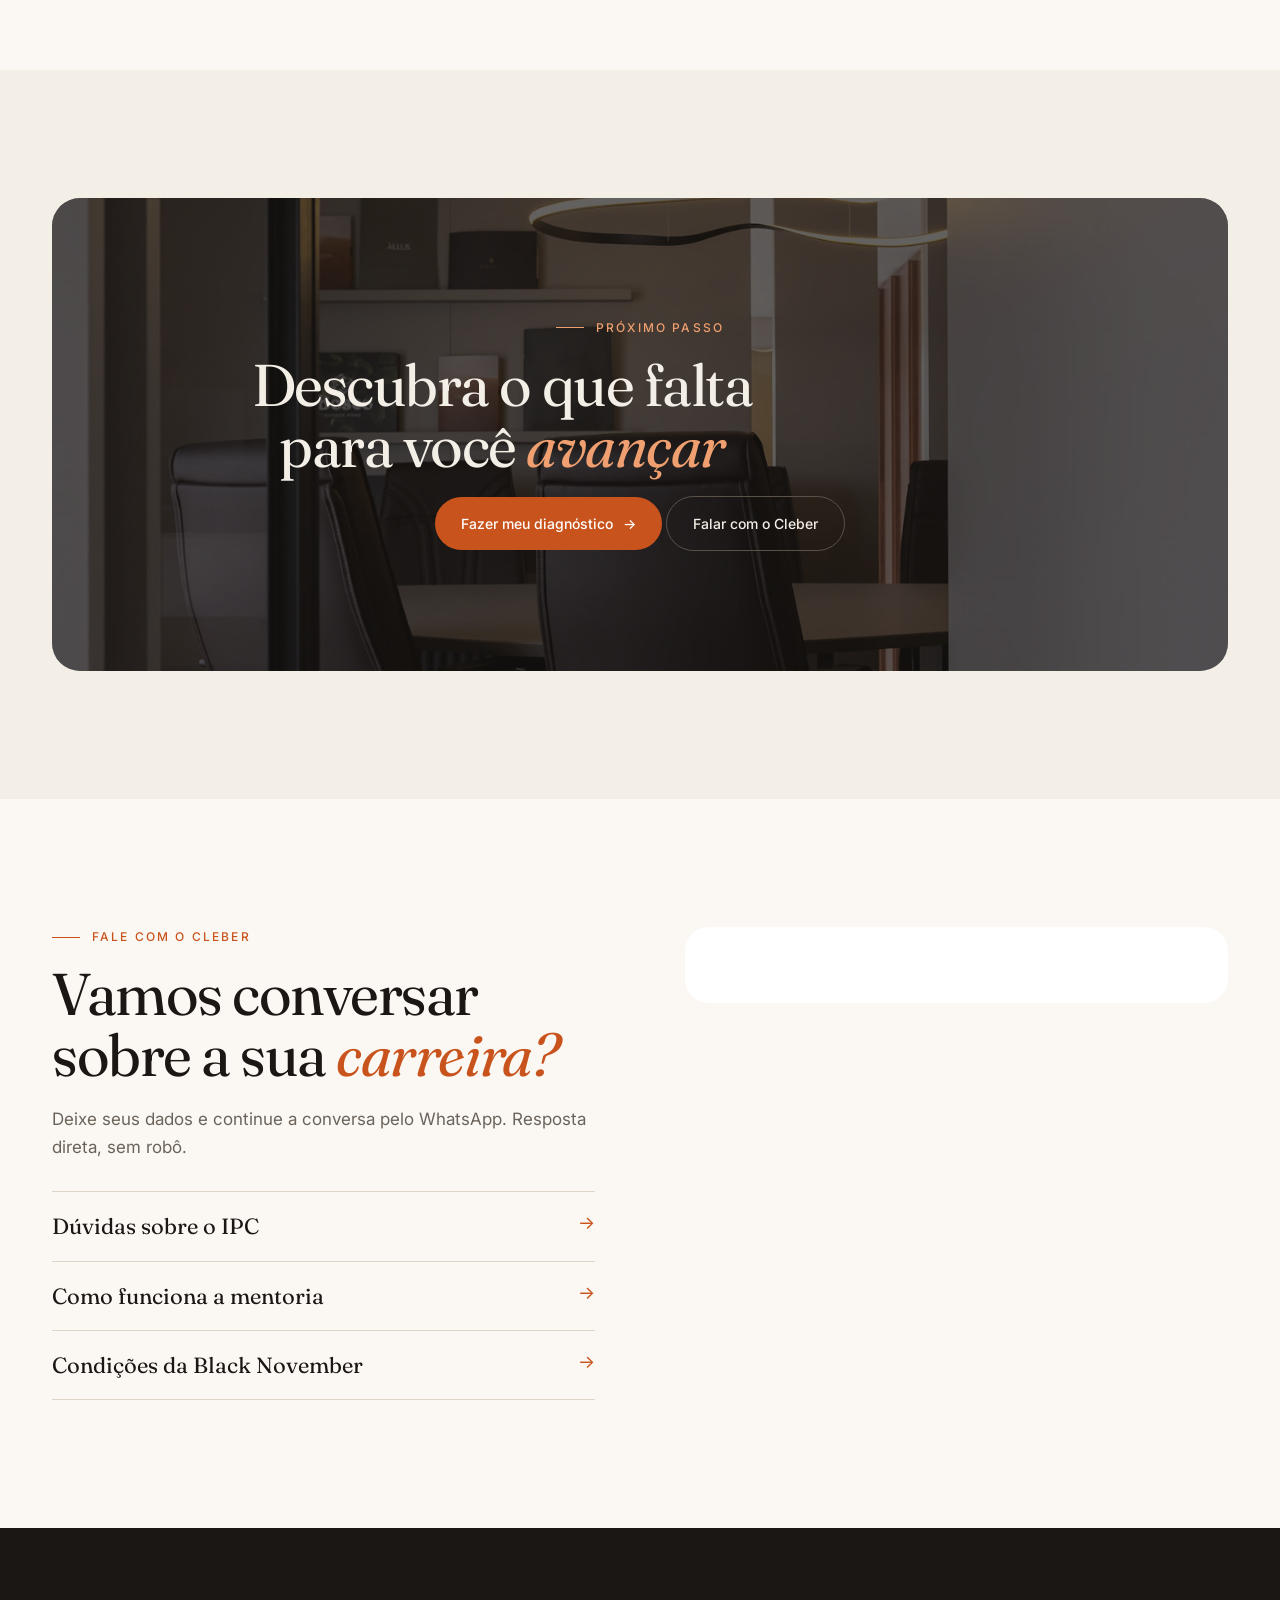
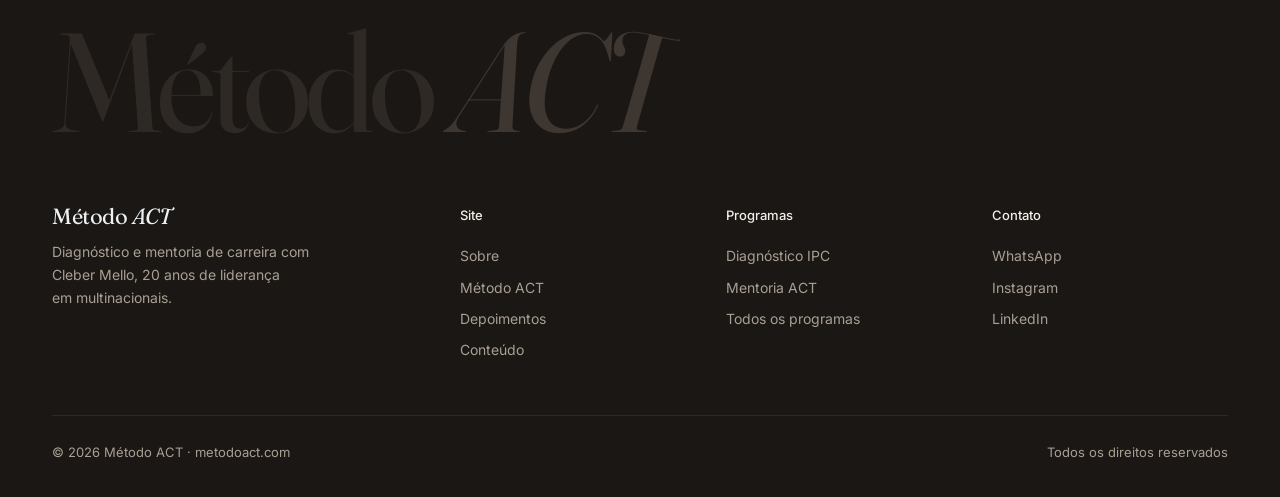
==== commit c14cfdc0: "feat: redesign editorial, animações por seção, menu pílula e Pinas Kit - Visual claro com Fraunces, " ====
--- a/index.html
+++ b/index.html
@@ -5,107 +5,150 @@
 <title>Cleber Mello · Método ACT</title>
 <meta name="description" content="Diagnóstico, mentoria e programas de carreira com Cleber Mello. 20 anos em Avon, Natura &Co e Mars.">
 <link rel="preconnect" href="https://fonts.googleapis.com">
-<link href="https://fonts.googleapis.com/css2?family=Archivo:wdth,wght@100..125,400..900&family=Inter:wght@400;500&display=swap" rel="stylesheet">
+<link href="https://fonts.googleapis.com/css2?family=Fraunces:ital,opsz,wght@0,9..144,300..600;1,9..144,300..600&family=Inter:wght@400;500&display=swap" rel="stylesheet">
 <link rel="stylesheet" href="assets/site.css">
 <style>
-.hero{min-height:100vh;display:flex;align-items:center;position:relative;padding:120px 0 70px;overflow:hidden}
-.hero-img{position:absolute;right:0;top:0;height:100%;width:54%;object-fit:cover;object-position:center 20%;-webkit-mask-image:linear-gradient(90deg,transparent,#000 35%);mask-image:linear-gradient(90deg,transparent,#000 35%)}
-.hero .wrap{position:relative;width:100%}
-.hero h1{font-size:clamp(30px,5.4vw,78px);margin:22px 0 24px}
-.hero h1 .ln{display:block;white-space:nowrap}
-.hero h1 em{font-style:normal;color:var(--or)}
-.hero p{color:var(--mut);max-width:470px;margin:22px 0 30px}
-.news{margin-top:56px;max-width:420px;display:flex;gap:16px;align-items:center;background:rgba(22,29,38,.92);border:1px solid var(--line);border-radius:var(--r);padding:14px 16px}
-.news img{width:64px;height:64px;border-radius:10px;object-fit:cover}
-.news small{color:var(--or);font-size:11px;letter-spacing:.15em}
-.news b{display:block;font-weight:500;font-size:15px}
-.news span{font-size:13px;color:var(--mut)}
-@media(max-width:1000px){.hero-img{width:100%;opacity:.3;-webkit-mask-image:linear-gradient(transparent,#000 25%,transparent);mask-image:linear-gradient(transparent,#000 25%,transparent)}}
+/* hero estilo Roberto Borja: foto em tela cheia + nome grande em serifa no rodapé */
+.hero{position:relative;height:100svh;min-height:620px;overflow:hidden;background:#0f1218;color:#F3EEE6}
+.hero-img{position:absolute;inset:0;width:100%;height:100%;object-fit:cover;object-position:68% 22%;animation:zoomIn 2.4s var(--ease) both}
+@keyframes zoomIn{from{transform:scale(1.08);opacity:0}}
+.hero::after{content:"";position:absolute;inset:0;background:linear-gradient(180deg,rgba(10,12,16,.35) 0%,rgba(10,12,16,0) 30%,rgba(10,12,16,.15) 55%,rgba(10,12,16,.82) 100%)}
+.hero-in{position:absolute;left:0;right:0;bottom:0;z-index:1;padding-bottom:clamp(36px,6vh,64px)}
+.hero h1{font-family:var(--serif);font-weight:300;font-size:clamp(64px,min(13vw,24vh),210px);line-height:.86;letter-spacing:-.045em}
+.hero h1 .w>span{transition-duration:1.2s}
+.hero-foot{display:flex;justify-content:space-between;align-items:flex-end;gap:30px;margin-top:30px;padding-top:24px;border-top:1px solid rgba(243,238,230,.25)}
+.hero-foot p{font-size:15px;color:#D9D2C8;line-height:1.6}.hero-foot p .ln{display:block;white-space:nowrap}
+.hero-links{display:flex;gap:28px;font-size:13px;letter-spacing:.14em;text-transform:uppercase;white-space:nowrap}
+.hero-links a{border-bottom:1px solid rgba(243,238,230,.4);padding-bottom:4px;transition:border-color .2s}
+.hero-links a:hover{border-color:#F3EEE6}
+.hero-foot,.hero .tag{animation:up 1s var(--ease) 1s backwards}
+.hero .tag{position:absolute;top:110px;left:0;right:0;z-index:1;font-size:12px;letter-spacing:.22em;text-transform:uppercase;color:#D9D2C8}
+@keyframes up{from{opacity:0;transform:translateY(18px)}}
+.brands{display:flex;justify-content:space-between;align-items:center;gap:30px;flex-wrap:wrap;padding:34px 0;border-top:1px solid var(--line);border-bottom:1px solid var(--line)}
+.brands small{font-size:12px;letter-spacing:.18em;text-transform:uppercase;color:var(--mut)}
+.brands span{font-family:var(--serif);font-size:28px;color:#8B8176;letter-spacing:-.01em}
+.intro-h{font-family:var(--serif);font-weight:300;font-size:clamp(30px,3.6vw,50px);line-height:1.12;letter-spacing:-.02em;margin-bottom:28px}
+.intro-h em{font-style:italic;color:var(--acc)}
+.portrait{position:relative}
+.portrait img{aspect-ratio:4/5}
+.portrait figcaption{position:absolute;right:-26px;bottom:44px;background:#1A1714;color:#F3EEE6;padding:22px 24px;border-radius:18px;font-size:13px;max-width:240px}
+.portrait figcaption b{display:block;font-family:var(--serif);font-style:italic;font-weight:400;font-size:36px;color:#F0A070;line-height:1;margin-bottom:8px}
+.path{display:grid;grid-template-columns:repeat(3,1fr);gap:22px}
+.path>div{background:var(--bg2);border-radius:var(--r);padding:34px}
+.path small{font-family:var(--serif);font-style:italic;font-size:30px;color:var(--acc)}
+.path h3{font-family:var(--serif);font-weight:400;font-size:28px;margin:14px 0 8px}
+.path p{color:var(--mut);font-size:15px;margin-bottom:22px}
+.path a{font-size:14px;font-weight:500;border-bottom:1px solid var(--line);padding-bottom:3px;transition:border-color .2s}
+.path a:hover{border-color:var(--acc)}
+@media(max-width:1060px){
+  .hero{padding:120px 0 70px}
+  .hero-g{grid-template-columns:1fr;gap:50px}
+  .float.f1{left:14px;bottom:20px}.float.f2{right:14px;top:14px}
+  .portrait figcaption{right:14px}
+  .path{grid-template-columns:1fr}
+}
+@media(max-width:640px){.hero h1{font-size:min(84px,23vw)}.hero-img{object-position:62% 18%}.hero-foot{flex-direction:column;align-items:flex-start}.hero-foot p .ln{white-space:normal;display:inline}.hero-links{gap:20px;font-size:12px}.brands span{font-size:22px}.brands{justify-content:flex-start;gap:14px 26px}.brands small{width:100%}}
 </style>
 </head>
 <body data-root="" data-page="inicio">
 
 <header class="hero">
   <img class="hero-img" src="assets/ipc/2cleber.webp" alt="Cleber Mello">
-  <div class="wrap">
-    <div class="eyebrow"><b>■</b>&nbsp; Cleber Mello · Consultor de carreira</div>
-    <h1 class="dp"><span class="ln">O próximo nível</span> <span class="ln">da sua <em>carreira</em></span></h1>
-    <div class="chips"><span class="chip">20+ anos</span><span class="chip">Avon</span><span class="chip">Natura &amp;Co</span><span class="chip">Mars</span></div>
-    <p>Diagnóstico, mentoria e programas para quem entrega resultado e quer ser visto como pronto para crescer.</p>
-    <div style="display:flex;gap:10px;flex-wrap:wrap">
-      <a href="programas/" class="btn btn-w">Conhecer os programas</a>
-      <a href="https://www.youtube.com/watch?v=R1Y3SHXK1mA" target="_blank" rel="noopener" class="btn btn-d">▶ Assistir apresentação</a>
+  <div class="tag"><div class="wrap">Mentor de carreira · Método ACT</div></div>
+  <div class="hero-in"><div class="wrap">
+    <h1 class="dp">Cleber<br>Mello</h1>
+    <div class="hero-foot">
+      <p><span class="ln">Mentoria e diagnóstico de carreira para profissionais corporativos.</span> <span class="ln">20 anos liderando equipes em Avon, Natura&nbsp;&amp;Co e Mars.</span></p>
+      <div class="hero-links"><a href="programas/">Ver programas</a><a href="programas/ipc/">Fazer o IPC</a></div>
     </div>
-    <a class="news" href="programas/mentoria/#dobro">
-      <img src="assets/stock/aperto-mao.webp" alt="">
-      <div><small>● BLACK NOVEMBER</small><b>Mentoria em dobro até 30/11</b><span>Contrate 5 sessões e ganhe mais 5 →</span></div>
-    </a>
-  </div>
+  </div></div>
 </header>
 
-<div class="wrap rv"><div class="nums">
-  <div><div class="dp">20+</div><span>anos em multinacionais</span></div>
-  <div><div class="dp">30</div><span>indicadores no IPC</span></div>
-  <div><div class="dp">3</div><span>pilares do Método ACT</span></div>
-  <div><div class="dp">1:1</div><span>mentoria individual</span></div>
+<div class="wrap"><div class="brands rv">
+  <small>Trajetória em</small><span>Avon</span><span>Natura &amp;Co</span><span>Mars</span><span><em class="hl">Método ACT</em></span>
 </div></div>
 
-<section class="car-sec">
-  <div class="wrap">
-    <div class="head-row rv"><div><div class="eyebrow"><b>■</b>&nbsp; Programas</div><h2 class="dp">Escolha por onde começar</h2></div><a href="programas/" class="btn btn-d">Ver todos</a></div>
-    <div class="car" id="car"></div>
-    <div class="ctl"><button class="arrow" id="car-p" aria-label="Anterior">←</button><div class="car-info"><b id="ci-t"></b><span id="ci-s"></span></div><button class="arrow" id="car-n" aria-label="Próximo">→</button></div>
+<section>
+  <div class="wrap split">
+    <div>
+      <div class="eyebrow">Quem é</div>
+      <p class="intro-h rv" style="margin-top:22px">Competência e <em>percepção de competência</em> são coisas diferentes. Foi isso que 20 anos de corporativo me ensinaram.</p>
+      <p class="lead rv">Cleber liderou equipes de planejamento e estratégia em multinacionais e viu de perto quem era promovido e por quê. Hoje ajuda profissionais a entender o que separa entregar bem de ser escolhido.</p>
+      <a href="sobre/" class="btn btn-w arr rv" style="margin:34px 0 56px">Conhecer a história</a>
+      <div class="nums">
+        <div><div class="dp">20+</div><span>anos em multinacionais</span></div>
+        <div><div class="dp">30</div><span>indicadores no IPC</span></div>
+      </div>
+    </div>
+    <figure class="portrait">
+      <img class="ph" src="assets/stock/escritorio.webp" alt="Escritório corporativo" loading="lazy">
+      <figcaption class="rv"><b>A·C·T</b>Alinhamento, Competência e Transformação</figcaption>
+    </figure>
   </div>
 </section>
 
+<section class="dark car-sec">
+  <div class="wrap">
+    <div class="head-row"><div><div class="eyebrow" style="color:#F0A070">Programas</div><h2 class="dp">Escolha por onde <em>começar</em></h2></div><a href="programas/" class="btn btn-d arr">Ver todos</a></div>
+    <div class="car" id="car"></div>
+    <div class="ctl"><button class="arrow" id="car-p" aria-label="Anterior">←</button><div class="car-info"><b id="ci-t"></b><span id="ci-s"></span></div><button class="arrow" id="car-n" aria-label="Próximo">→</button></div>
+    <div class="car-bar" id="car-bar"><i></i></div>
+  </div>
+</section>
+
+<section class="light">
+  <div class="wrap">
+    <div class="head-row"><div><div class="eyebrow">O método</div><h2 class="dp">Três perguntas que <em>destravam</em> uma carreira</h2></div><a href="metodo/" class="btn btn-d arr">Entender o método</a></div>
+    <div class="act-rows">
+      <div class="act-row rv"><div class="dp">A</div><h3>Alinhamento</h3><p>Você sabe para onde está indo e o que o próximo nível exige?</p></div>
+      <div class="act-row rv"><div class="dp">C</div><h3>Competência</h3><p>Você tem e aplica os recursos que esse nível pede, no dia a dia?</p></div>
+      <div class="act-row rv"><div class="dp">T</div><h3>Transformação</h3><p>O mercado consegue perceber o valor que você entrega?</p></div>
+    </div>
+  </div>
+</section>
+
+<div class="marquee" aria-hidden="true"><div class="marquee-in">
+  <span>Promoção</span><span>Liderança</span><span>Posicionamento</span><span>Visibilidade</span><span>Transição de carreira</span><span>Autoconhecimento</span>
+  <span>Promoção</span><span>Liderança</span><span>Posicionamento</span><span>Visibilidade</span><span>Transição de carreira</span><span>Autoconhecimento</span>
+</div></div>
+
 <section>
-  <div class="wrap split">
-    <img class="ph rv" src="assets/stock/escritorio.webp" alt="Escritório corporativo" style="aspect-ratio:4/5" loading="lazy">
-    <div class="rv">
-      <div class="eyebrow"><b>■</b>&nbsp; Quem é</div>
-      <h2 class="dp">Duas décadas vendo quem cresce e por quê</h2>
-      <p class="lead">Cleber passou mais de 20 anos em Avon, Natura &amp;Co e Mars, liderando equipes em planejamento e estratégia. Hoje usa essa vivência para ajudar profissionais a entender o que separa competência de promoção.</p>
-      <a href="sobre/" class="btn btn-w" style="margin-top:26px">Conhecer a história</a>
+  <div class="wrap slider">
+    <div class="head-row"><div><div class="eyebrow">Quem já fez</div><h2 class="dp">Resultados <em>reais</em></h2></div>
+      <div class="slider-ctl"><button class="arrow" data-p aria-label="Anterior">←</button><button class="arrow" data-n aria-label="Próximo">→</button></div></div>
+    <div class="track" data-deps></div>
+    <div class="dots"></div>
+  </div>
+</section>
+
+<div class="band">
+  <img src="assets/stock/sala-cidade.webp" alt="">
+  <div class="wrap">
+    <p class="quote rv">"Ser indispensável na execução não significa estar <em>pronto para o próximo nível</em>."</p>
+    <p class="rv" style="margin-top:28px;color:#D9CFC2;font-size:14px;letter-spacing:.1em">CLEBER MELLO · @ACELERA.CARREIRA</p>
+  </div>
+</div>
+
+<section class="light">
+  <div class="wrap">
+    <div class="eyebrow">Como começar</div>
+    <h2 class="dp" style="margin-bottom:50px">Um caminho em <em>três passos</em></h2>
+    <div class="path">
+      <div class="rv"><small>01</small><h3>Diagnóstico IPC</h3><p>30 indicadores mostram onde estão suas forças e seus gargalos.</p><a href="programas/ipc/">A partir de R$ 249 →</a></div>
+      <div class="rv"><small>02</small><h3>Devolutiva</h3><p>50 minutos com o Cleber para interpretar o resultado e definir prioridades.</p><a href="programas/ipc/#planos">IPC Completo →</a></div>
+      <div class="rv"><small>03</small><h3>Mentoria ACT</h3><p>Acompanhamento individual, sessão a sessão, até o próximo nível.</p><a href="programas/mentoria/">Conhecer a mentoria →</a></div>
     </div>
   </div>
 </section>
 
 <section>
   <div class="wrap">
-    <div class="head-row rv"><div><div class="eyebrow"><b>■</b>&nbsp; O método</div><h2 class="dp">A · C · T</h2><p class="lead">Três perguntas que explicam por que uma carreira avança ou trava.</p></div><a href="metodo/" class="btn btn-d">Entender o método</a></div>
-    <div class="grid3">
-      <div class="card-g act-c rv"><div class="dp">A</div><h3>Alinhamento</h3><p>Você sabe para onde está indo?</p></div>
-      <div class="card-g act-c rv"><div class="dp">C</div><h3>Competência</h3><p>Você tem e aplica o que o próximo nível exige?</p></div>
-      <div class="card-g act-c rv"><div class="dp">T</div><h3>Transformação</h3><p>O mercado consegue perceber o valor que você entrega?</p></div>
-    </div>
-  </div>
-</section>
-
-<section>
-  <div class="wrap rv">
-    <p class="quote">Competência e <em>percepção de competência</em> são coisas diferentes.</p>
-    <p class="eyebrow" style="margin-top:24px">Cleber Mello · @acelera.carreira</p>
-  </div>
-</section>
-
-<section>
-  <div class="wrap slider">
-    <div class="head-row rv"><div><div class="eyebrow"><b>■</b>&nbsp; Quem já fez</div><h2 class="dp">Resultados reais</h2></div>
-      <div class="slider-ctl"><button class="arrow" data-p aria-label="Anterior">←</button><button class="arrow" data-n aria-label="Próximo">→</button></div></div>
-    <div class="track" data-deps></div>
-    <div class="dots"></div>
-    <div class="center" style="margin-top:30px"><a href="depoimentos/" class="btn btn-d">Ver todos os depoimentos</a></div>
-  </div>
-</section>
-
-<section>
-  <div class="wrap">
     <div class="cta-box rv">
-      <img src="assets/stock/sala-cidade.webp" alt="">
-      <div class="eyebrow"><b>■</b>&nbsp; Próximo passo</div>
-      <h2 class="dp">Descubra o que falta para você avançar</h2>
-      <div style="display:flex;gap:10px;justify-content:center;flex-wrap:wrap">
-        <a href="programas/ipc/" class="btn btn-o">Fazer meu diagnóstico</a>
+      <img src="assets/stock/conferencia.webp" alt="">
+      <div class="eyebrow">Próximo passo</div>
+      <h2 class="dp">Descubra o que falta para você <em>avançar</em></h2>
+      <div class="acts" style="justify-content:center">
+        <a href="programas/ipc/" class="btn btn-o arr">Fazer meu diagnóstico</a>
         <a href="contato/" class="btn btn-d">Falar com o Cleber</a>
       </div>
     </div>
@@ -113,5 +156,6 @@
 </section>
 
 <script src="assets/site.js"></script>
+<script async src="https://pinaskit.vercel.app/w.js" data-pk="39xkea4tn7" data-api="https://qdpwawkeiyvggcfonfsa.supabase.co/functions/v1"></script>
 </body>
 </html>
--- a/assets/site.css
+++ b/assets/site.css
@@ -1,222 +1,406 @@
-/* Método ACT — estilos compartilhados */
+/* Método ACT — v4 editorial claro (ref. Behance: Ascenda, Maria Foribe) */
 :root{
-  --bg:#11161D;      /* grafite azulado (mais leve que preto) */
-  --bg2:#161D26;     /* superfície */
-  --bg3:#1C2530;     /* superfície elevada */
-  --line:#263140;
-  --tx:#ECEEF1;--mut:#9AA6B5;--or:#FF7A00;--or2:#FF9533;
-  --w:1200px;--r:14px
+  --cream:#F3EEE6;--paper:#FBF8F3;--ink:#1A1714;--acc:#C9531C;--acc2:#E06A2E;
+  --bg:var(--cream);--bg2:#FFFFFF;--bg3:#EAE3D8;--line:#DED5C7;--tx:#1A1714;--mut:#6B635A;
+  --w:1240px;--r:20px;--ease:cubic-bezier(.2,.7,.1,1);
+  --serif:"Fraunces",Georgia,serif;--sans:Inter,system-ui,sans-serif
 }
+.light{--bg:var(--paper);background:var(--bg);color:var(--tx)}
+.dark,.band,.cta-box,.phero,.foot,.lb{--bg:#1A1714;--bg2:#24201C;--bg3:#2E2924;--line:#3A342E;--tx:#F3EEE6;--mut:#A99F93}
+.dark{background:var(--bg);color:var(--tx)}
 *{box-sizing:border-box;margin:0;padding:0}
-html{scroll-behavior:smooth}
-body{background:var(--bg);color:var(--tx);font:16px/1.6 Inter,system-ui,sans-serif;-webkit-font-smoothing:antialiased;overflow-x:hidden}
+html{scroll-behavior:smooth;overflow-x:clip}
+body{background:var(--bg);color:var(--tx);font:16px/1.65 var(--sans);-webkit-font-smoothing:antialiased;overflow-x:hidden}
 a{color:inherit;text-decoration:none}
 img{display:block;max-width:100%}
-.wrap{max-width:var(--w);margin:0 auto;padding:0 24px}
-.dp{font-family:Archivo,sans-serif;font-stretch:125%;font-weight:800;text-transform:uppercase;letter-spacing:-.01em;line-height:.95}
-.eyebrow{font-size:12px;letter-spacing:.25em;text-transform:uppercase;color:var(--mut)}
-.eyebrow b{color:var(--or);font-weight:500}
-.chip{display:inline-block;border:1px solid var(--line);border-radius:99px;padding:5px 12px;font-size:13px;color:var(--mut)}
+.wrap{max-width:var(--w);margin:0 auto;padding:0 32px}
+.dp{font-family:var(--serif);font-weight:400;letter-spacing:-.025em;line-height:1.04;font-optical-sizing:auto}
+.dp em,.hl{font-style:italic;color:var(--acc)}
+.eyebrow{font-size:12px;font-weight:500;letter-spacing:.18em;text-transform:uppercase;color:var(--acc);display:flex;align-items:center;gap:12px}
+.eyebrow::before{content:"";width:28px;height:1px;background:currentColor}
+.eyebrow b{display:none}
+.chip{display:inline-block;border:1px solid var(--line);border-radius:99px;padding:6px 14px;font-size:13px;color:var(--mut)}
 .chips{display:flex;gap:8px;flex-wrap:wrap}
-.btn{display:inline-flex;align-items:center;justify-content:center;gap:8px;border-radius:99px;padding:13px 22px;font-size:14px;font-weight:500;transition:opacity .2s,background .2s;border:0;cursor:pointer;font-family:inherit}
-.btn:hover{opacity:.85}
-.btn-w{background:#fff;color:#11161D}.btn-d{background:var(--bg3);color:var(--tx);border:1px solid var(--line)}.btn-o{background:var(--or);color:#11161D}
-section{padding:110px 0}
-section+section{border-top:1px solid var(--line)}
-h2.dp{font-size:clamp(32px,5vw,56px);margin:14px 0 18px}
-/* funil: quebras equilibradas, sem palavra sozinha na linha */
+.btn{display:inline-flex;align-items:center;justify-content:center;gap:10px;border-radius:99px;padding:15px 26px;font-size:14px;font-weight:500;border:0;cursor:pointer;font-family:inherit;transition:background .25s,color .25s,border-color .25s,transform .3s var(--ease)}
+.btn:hover{transform:translateY(-2px)}
+.btn-w{background:var(--tx);color:var(--bg)}
+.btn-d{background:transparent;color:var(--tx);border:1px solid var(--line)}
+.btn-d:hover{border-color:var(--tx)}
+.btn-o{background:var(--acc);color:#fff}
+.btn-o:hover{background:var(--acc2)}
+.arr::after{content:"→";transition:transform .3s var(--ease)}
+.arr:hover::after{transform:translateX(4px)}
+section{padding:130px 0;position:relative}
+h2.dp{font-size:clamp(34px,4.6vw,60px);margin:20px 0 22px}
 h1,h2,h3,.quote{text-wrap:balance}
 p,.lead,li{text-wrap:pretty}
-.center h2,.cta-box h2{text-wrap:balance}
-.lead{color:var(--mut);max-width:580px}
-.center{text-align:center}.center .lead{margin:0 auto}
-.head-row{display:flex;justify-content:space-between;align-items:flex-end;gap:20px;flex-wrap:wrap;margin-bottom:40px}
+.lead{color:var(--mut);max-width:560px;font-size:17px}
+.center{text-align:center}.center .lead{margin:0 auto}.center .eyebrow{justify-content:center}
+.head-row{display:flex;justify-content:space-between;align-items:flex-end;gap:24px;flex-wrap:wrap;margin-bottom:56px}
 .head-row h2{margin-bottom:0}
-
-/* nav */
-.nav{position:fixed;inset:0 0 auto;z-index:50;transition:background .3s,border-color .3s;border-bottom:1px solid transparent}
-.nav.solid{background:rgba(17,22,29,.88);backdrop-filter:blur(12px);border-color:var(--line)}
-.nav-in{display:flex;align-items:center;justify-content:space-between;height:72px;gap:16px}
-.logo{font-size:16px;white-space:nowrap}.logo span{color:var(--or)}
-.pill{display:flex;gap:2px;background:rgba(22,29,38,.9);border:1px solid var(--line);border-radius:99px;padding:4px}
-.pill a{padding:7px 14px;border-radius:99px;font-size:13px;color:var(--mut);transition:.2s;white-space:nowrap}
-.pill a:hover,.pill a.on{background:var(--bg3);color:var(--tx)}
-.nav-cta{padding:9px 16px;font-size:13px}
-.burger{display:none;background:var(--bg3);border:1px solid var(--line);color:var(--tx);font:500 13px Inter;border-radius:99px;padding:8px 14px;cursor:pointer}
+.idx{display:none}
+
+/* nav clara com vidro */
+.nav{position:fixed;inset:0 0 auto;z-index:50;transition:transform .45s var(--ease),background .3s,box-shadow .3s}
+.nav.solid{background:rgba(243,238,230,.86);backdrop-filter:blur(14px);box-shadow:0 1px 0 #DED5C7}
+.nav.hide{transform:translateY(-100%)}
+.nav-in{display:flex;align-items:center;justify-content:space-between;height:78px;gap:16px;color:#1A1714}
+.logo{font-family:var(--serif);font-size:22px;letter-spacing:-.02em;white-space:nowrap}
+.logo span{font-style:italic;color:var(--acc)}
+.pill{display:flex;gap:4px}
+.pill a{padding:8px 13px;border-radius:99px;font-size:14px;color:#4A443D;transition:.2s;white-space:nowrap}
+.pill a:hover{color:#1A1714;background:rgba(26,23,20,.05)}
+.pill a.on{color:#1A1714;background:rgba(26,23,20,.07)}
+.nav-cta{padding:11px 20px;font-size:13px;background:#1A1714;color:#F3EEE6}
+.burger{display:none;background:#1A1714;border:0;color:#F3EEE6;font:500 13px var(--sans);border-radius:99px;padding:9px 18px;cursor:pointer}
+/* sobre hero escuro (páginas internas) a nav fica clara até rolar */
+body.has-phero .nav:not(.solid) .nav-in{color:#F3EEE6}
+body.has-phero .nav:not(.solid) .pill a{color:#C9C0B4}
+body.has-phero .nav:not(.solid) .pill a.on,body.has-phero .nav:not(.solid) .pill a:hover{color:#fff;background:rgba(255,255,255,.08)}
+body.has-phero .nav:not(.solid) .nav-cta{background:#F3EEE6;color:#1A1714}
 
 /* hero de páginas internas */
-.phero{position:relative;padding:170px 0 90px;overflow:hidden;border-bottom:1px solid var(--line)}
-.phero-bg{position:absolute;inset:0;width:100%;height:100%;object-fit:cover;opacity:.28}
-.phero::after{content:"";position:absolute;inset:0;background:linear-gradient(180deg,rgba(17,22,29,.4),var(--bg))}
+.phero{position:relative;padding:200px 0 120px;overflow:hidden;background:#1A1714;color:var(--tx)}
+.phero-bg{position:absolute;inset:0;width:100%;height:100%;object-fit:cover;opacity:.38}
+.phero::after{content:"";position:absolute;inset:0;background:linear-gradient(180deg,rgba(26,23,20,.5),rgba(26,23,20,.7) 60%,#1A1714)}
 .phero .wrap{position:relative;z-index:1}
-.phero h1{font-size:clamp(42px,7vw,88px);margin:18px 0 20px}
-.phero h1 em,.hl{font-style:normal;color:var(--or)}
-.crumbs{font-size:13px;color:var(--mut);margin-bottom:18px}.crumbs a:hover{color:var(--tx)}
-
-/* cards genéricos */
-.card-g{background:var(--bg2);border:1px solid var(--line);border-radius:var(--r);overflow:hidden;transition:border-color .2s,transform .2s}
-.card-g:hover{border-color:#3a4758}
-.grid2{display:grid;grid-template-columns:repeat(2,1fr);gap:16px}
-.grid3{display:grid;grid-template-columns:repeat(3,1fr);gap:16px}
-.grid4{display:grid;grid-template-columns:repeat(4,1fr);gap:16px}
-.split{display:grid;grid-template-columns:1fr 1fr;gap:70px;align-items:center}
-.ph{border-radius:var(--r);border:1px solid var(--line);width:100%;object-fit:cover}
+.phero h1{font-size:clamp(44px,7vw,96px);margin:22px 0 24px}
+.crumbs{font-size:13px;color:var(--mut);margin-bottom:24px}.crumbs a:hover{color:var(--tx)}
+
+/* cards */
+.card-g{background:var(--bg2);border-radius:var(--r);overflow:hidden;transition:transform .5s var(--ease),box-shadow .5s var(--ease)}
+a.card-g:hover{transform:translateY(-5px);box-shadow:0 24px 50px -28px rgba(26,23,20,.35)}
+.grid2{display:grid;grid-template-columns:repeat(2,1fr);gap:22px}
+.grid3{display:grid;grid-template-columns:repeat(3,1fr);gap:22px}
+.grid4{display:grid;grid-template-columns:repeat(4,1fr);gap:22px}
+.split{display:grid;grid-template-columns:1fr 1fr;gap:90px;align-items:center}
+.ph{border-radius:var(--r);width:100%;object-fit:cover}
 
 /* números */
-.nums{display:grid;grid-template-columns:repeat(4,1fr);border:1px solid var(--line);border-radius:var(--r);background:var(--bg2)}
-.nums div{padding:30px 26px;border-right:1px solid var(--line)}
-.nums div:last-child{border:0}
-.nums .dp{font-size:44px;color:#fff}
-.nums span{font-size:14px;color:var(--mut)}
-
-/* carrossel 3D: pontas grandes, centro menor */
+.nums{display:grid;grid-template-columns:repeat(4,1fr);border-top:1px solid var(--line)}
+.nums div{padding:28px 24px 0 0}
+.nums div+div{padding-left:24px;border-left:1px solid var(--line)}
+.nums .dp{font-size:clamp(44px,5vw,68px);color:var(--tx);font-variant-numeric:tabular-nums}
+.nums span{display:block;margin-top:8px;font-size:14px;color:var(--mut)}
+
+/* carrossel 3D: centro em destaque */
 .car-sec{overflow:hidden}
-.car{position:relative;height:520px;perspective:1400px;user-select:none;touch-action:pan-y}
-.car .card{position:absolute;left:50%;top:50%;width:300px;height:430px;border-radius:var(--r);overflow:hidden;background:var(--bg2);border:1px solid var(--line);transition:transform .6s cubic-bezier(.2,.7,.2,1),opacity .6s;cursor:pointer}
-.car .card img{position:absolute;inset:0;width:100%;height:100%;object-fit:cover}
-.car .card::after{content:"";position:absolute;inset:0;background:linear-gradient(180deg,rgba(17,22,29,.1) 30%,rgba(17,22,29,.95))}
-.car .in{position:absolute;left:0;right:0;bottom:0;padding:22px;z-index:1}
-.car small{font-size:11px;letter-spacing:.2em;text-transform:uppercase;color:var(--mut)}
-.car h3{font-size:22px;margin:8px 0 6px}
-.car p{font-size:13px;color:var(--mut)}
-.car .card.c{border-color:var(--or)}.car .card.c small{color:var(--or)}
-.ctl{display:flex;justify-content:space-between;align-items:center;gap:16px}
-.arrow{background:var(--bg3);border:1px solid var(--line);color:var(--tx);width:46px;height:46px;border-radius:99px;cursor:pointer;font-size:17px;flex-shrink:0;transition:background .2s}
-.arrow:hover{background:var(--line)}
-.car-info{text-align:center}.car-info b{display:block;font-weight:500}.car-info span{font-size:13px;color:var(--mut)}
-
-/* slider (depoimentos etc.) */
+.car{position:relative;height:580px;perspective:1600px;user-select:none;touch-action:pan-y}
+.car .card{position:absolute;left:50%;top:50%;width:300px;height:430px;border-radius:var(--r);overflow:hidden;background:#24201C;transition:transform .8s var(--ease),opacity .8s;cursor:pointer;box-shadow:0 40px 70px -40px rgba(0,0,0,.55)}
+.car .card img{position:absolute;inset:0;width:100%;height:100%;object-fit:cover;transition:transform 1.2s var(--ease)}
+.car .card::after{content:"";position:absolute;inset:0;background:linear-gradient(180deg,rgba(26,23,20,0) 38%,rgba(26,23,20,.92))}
+.car .in{position:absolute;left:0;right:0;bottom:0;padding:26px;z-index:1;color:#F3EEE6}
+.car small{font-size:11px;letter-spacing:.18em;text-transform:uppercase;color:#D9CFC2}
+.car h3{font-size:28px;margin:8px 0 6px}
+.car p{font-size:13px;color:#D9CFC2;transition:opacity .5s}
+.car .card.c small{color:#F0A070}
+.car .card.c:hover img{transform:scale(1.05)}
+.car .card:not(.c) p{opacity:0}
+.ctl{display:flex;justify-content:space-between;align-items:center;gap:16px;margin-top:8px}
+.arrow{background:transparent;border:1px solid var(--line);color:var(--tx);width:50px;height:50px;border-radius:99px;cursor:pointer;font-size:17px;flex-shrink:0;transition:border-color .2s,background .2s,color .2s}
+.arrow:hover{background:var(--tx);color:var(--bg);border-color:var(--tx)}
+.car-info{text-align:center}.car-info b{display:block;font-family:var(--serif);font-weight:400;font-size:20px}.car-info span{font-size:13px;color:var(--mut)}
+.car-bar{height:2px;background:var(--line);margin:26px auto 0;max-width:220px;position:relative;overflow:hidden;border-radius:2px}
+.car-bar i{position:absolute;inset:0;background:var(--acc);transform-origin:left;transform:scaleX(0)}
+.car-bar i.run{animation:bar 5s linear forwards}
+@keyframes bar{to{transform:scaleX(1)}}
+
+/* slider */
 .slider{position:relative}
-.track{display:flex;gap:16px;overflow-x:auto;scroll-snap-type:x mandatory;scroll-behavior:smooth;scrollbar-width:none;padding:4px 0}
+.track{display:flex;gap:22px;overflow-x:auto;scroll-snap-type:x mandatory;scroll-behavior:smooth;scrollbar-width:none;padding:6px 0 10px}
 .track::-webkit-scrollbar{display:none}
-.track>*{flex:0 0 calc((100% - 32px)/3);scroll-snap-align:start}
-.dep{background:var(--bg2);border:1px solid var(--line);border-radius:var(--r);padding:12px;cursor:zoom-in}
-.dep img{width:100%;height:auto;border-radius:10px}
-.dots{display:flex;gap:6px;justify-content:center;margin-top:22px}
-.dots button{width:8px;height:8px;border-radius:9px;border:0;background:var(--line);cursor:pointer;transition:.2s;padding:0}
-.dots button.on{background:var(--or);width:22px}
+.track>*{flex:0 0 calc((100% - 44px)/3);scroll-snap-align:start}
+.dep{background:var(--bg2);border-radius:var(--r);padding:14px;cursor:zoom-in;transition:transform .5s var(--ease)}
+.dep:hover{transform:translateY(-4px)}
+.dep img{width:100%;height:auto;border-radius:12px}
+.dots{display:flex;gap:6px;justify-content:center;margin-top:28px}
+.dots button{width:8px;height:8px;border-radius:9px;border:0;background:var(--line);cursor:pointer;transition:.3s;padding:0}
+.dots button.on{background:var(--acc);width:24px}
 .slider-ctl{display:flex;gap:8px}
 
 /* lightbox */
-.lb{position:fixed;inset:0;z-index:100;background:rgba(10,13,18,.92);display:none;align-items:center;justify-content:center;padding:30px}
-.lb.open{display:flex}
+.lb{position:fixed;inset:0;z-index:100;background:rgba(20,17,14,.94);display:none;align-items:center;justify-content:center;padding:30px;color:var(--tx)}
+.lb.open{display:flex;animation:fade .3s}
+@keyframes fade{from{opacity:0}}
 .lb img{max-height:88vh;width:auto;border-radius:12px}
 .lb .arrow{position:absolute;top:50%;transform:translateY(-50%)}
 .lb .lb-p{left:20px}.lb .lb-n{right:20px}.lb .lb-x{top:20px;right:20px;transform:none}
 
-/* método */
-.act-c{padding:32px}
-.act-c .dp{font-size:64px;color:var(--or)}
-.act-c h3{font-size:20px;font-weight:500;margin:18px 0 6px}
-.act-c p{font-size:14px;color:var(--mut)}
-
-/* quote */
-.quote{font-size:clamp(26px,3.6vw,46px);line-height:1.15;max-width:920px;font-family:Archivo;font-stretch:110%;font-weight:500;letter-spacing:-.02em}
-.quote em{font-style:normal;color:var(--or)}
+/* método em linhas */
+.act-rows{border-top:1px solid var(--line)}
+.act-row{display:grid;grid-template-columns:150px 1fr 1.2fr;gap:30px;align-items:center;padding:40px 0;border-bottom:1px solid var(--line);transition:padding .5s var(--ease)}
+.act-row:hover{padding-left:14px}
+.act-row .dp{font-size:96px;font-style:italic;color:var(--acc);line-height:.9}
+.act-row h3{font-family:var(--serif);font-weight:400;font-size:34px;letter-spacing:-.02em}
+.act-row p{color:var(--mut);font-size:17px}
+.act-c{padding:36px}
+.act-c .dp{font-size:72px;font-style:italic;color:var(--acc);transition:transform .6s var(--ease)}
+.act-c:hover .dp{transform:translateX(6px)}
+.act-c h3{font-family:var(--serif);font-weight:400;font-size:28px;margin:14px 0 6px}
+.act-c p{font-size:15px;color:var(--mut)}
+
+/* faixa com citação */
+.band{position:relative;padding:180px 0;overflow:hidden;color:var(--tx)}
+.band img{position:absolute;inset:-10% 0;width:100%;height:120%;object-fit:cover}
+.band::after{content:"";position:absolute;inset:0;background:linear-gradient(90deg,rgba(26,23,20,.9),rgba(26,23,20,.45))}
+.band .wrap{position:relative;z-index:1}
+.quote{font-family:var(--serif);font-weight:300;font-size:clamp(30px,4.2vw,58px);line-height:1.12;max-width:940px;letter-spacing:-.02em}
+.quote em{font-style:italic;color:#F0A070}
 
 /* planos */
-.plan{padding:26px;display:flex;flex-direction:column}
-.plan.hl2{border-color:var(--or)}
-.plan small{font-size:12px;color:var(--mut);letter-spacing:.1em;text-transform:uppercase}
-.plan .dp{font-size:36px;margin:10px 0 4px;color:#fff}
+.plan{padding:34px;display:flex;flex-direction:column}
+.plan.hl2{background:#1A1714;color:#F3EEE6;--tx:#F3EEE6;--mut:#A99F93;--line:#3A342E}
+.plan small{font-size:12px;color:var(--mut);letter-spacing:.14em;text-transform:uppercase}
+.plan .dp{font-size:48px;margin:12px 0 4px;color:var(--tx)}
 .plan p{font-size:14px;color:var(--mut);margin-bottom:18px;flex:1}
-.plan ul{list-style:none;font-size:14px;margin-bottom:22px}
-.plan li{padding:7px 0;border-bottom:1px solid var(--line);color:var(--mut)}
-.plan li::before{content:"✓  ";color:var(--or)}
-
-/* biblioteca (programas) */
-.lib{display:grid;grid-template-columns:230px 1fr;gap:28px;align-items:start}
-.side{position:sticky;top:96px;background:var(--bg2);border:1px solid var(--line);border-radius:var(--r);padding:14px}
-.side h4{font-size:11px;letter-spacing:.2em;color:var(--mut);font-weight:500;margin:8px 8px 10px}
-.side button{display:flex;justify-content:space-between;width:100%;background:none;border:0;color:var(--mut);font:14px Inter;padding:9px 10px;border-radius:8px;cursor:pointer;text-align:left}
-.side button.on,.side button:hover{background:var(--bg3);color:var(--tx)}
-.side button.on{background:#fff;color:#11161D}
+.plan ul{list-style:none;font-size:15px;margin-bottom:26px}
+.plan li{padding:10px 0;border-bottom:1px solid var(--line);color:var(--mut)}
+.plan li::before{content:"✓";color:var(--acc);margin-right:10px}
+
+/* biblioteca */
+.lib{display:grid;grid-template-columns:230px 1fr;gap:32px;align-items:start}
+.side{position:sticky;top:100px;background:var(--bg2);border-radius:var(--r);padding:14px}
+.side h4{font-size:11px;letter-spacing:.18em;color:var(--mut);font-weight:500;margin:8px 8px 10px}
+.side button{display:flex;justify-content:space-between;width:100%;background:none;border:0;color:var(--mut);font:14px var(--sans);padding:11px 13px;border-radius:12px;cursor:pointer;text-align:left}
+.side button:hover{background:var(--bg3);color:var(--tx)}
+.side button.on{background:var(--tx);color:var(--bg)}
 .prog{display:block}
-.prog .th{position:relative;aspect-ratio:16/10;overflow:hidden}
-.prog .th img{width:100%;height:100%;object-fit:cover;transition:transform .5s}
-.prog:hover .th img{transform:scale(1.04)}
-.prog .th span{position:absolute;top:12px;left:12px;background:rgba(17,22,29,.85);border:1px solid var(--line);border-radius:99px;font-size:11px;padding:4px 10px}
-.prog .th span.o{background:var(--or);color:#11161D;border-color:var(--or)}
-.prog .bd{padding:18px 18px 20px}
-.prog h3{font-size:17px;font-weight:500}
-.prog p{font-size:13px;color:var(--mut);margin-top:4px}
+.prog .th{position:relative;aspect-ratio:4/3;overflow:hidden}
+.prog .th img{width:100%;height:100%;object-fit:cover;transition:transform .9s var(--ease)}
+.prog:hover .th img{transform:scale(1.05)}
+.prog .th span{position:absolute;top:14px;left:14px;background:rgba(251,248,243,.92);color:#1A1714;border-radius:99px;font-size:11px;font-weight:500;padding:6px 12px}
+.prog .th span.o{background:var(--acc);color:#fff}
+.prog .bd{padding:22px 22px 26px}
+.prog h3{font-family:var(--serif);font-weight:400;font-size:24px;letter-spacing:-.01em}
+.prog p{font-size:14px;color:var(--mut);margin-top:4px}
+.prog .eyebrow::before{display:none}
 
 /* timeline */
 .tl{border-left:1px solid var(--line);margin-top:10px}
-.tl>div{padding:0 0 30px 26px;position:relative}
-.tl>div::before{content:"";position:absolute;left:-5px;top:7px;width:9px;height:9px;border-radius:9px;background:var(--or)}
-.tl small{color:var(--or);font-size:12px;letter-spacing:.15em;text-transform:uppercase}
-.tl h3{font-size:19px;font-weight:500;margin:4px 0}
-.tl p{font-size:14px;color:var(--mut)}
+.tl>div{padding:0 0 36px 30px;position:relative}
+.tl>div::before{content:"";position:absolute;left:-5px;top:9px;width:9px;height:9px;border-radius:9px;background:var(--acc)}
+.tl small{color:var(--acc);font-size:12px;letter-spacing:.15em;text-transform:uppercase}
+.tl h3{font-family:var(--serif);font-weight:400;font-size:26px;margin:4px 0}
+.tl p{font-size:15px;color:var(--mut)}
 
 /* passos */
 .steps{counter-reset:s}
-.step{padding:26px}
-.step::before{counter-increment:s;content:"0" counter(s);font-family:Archivo;font-stretch:125%;font-weight:800;font-size:28px;color:var(--or);display:block;margin-bottom:14px}
-.step h3{font-size:17px;font-weight:500;margin-bottom:4px}.step p{font-size:14px;color:var(--mut)}
+.step{padding:32px}
+.step::before{counter-increment:s;content:"0" counter(s);font-family:var(--serif);font-style:italic;font-size:34px;color:var(--acc);display:block;margin-bottom:14px}
+.step h3{font-family:var(--serif);font-weight:400;font-size:22px;margin-bottom:6px}.step p{font-size:14px;color:var(--mut)}
 
 /* contato */
-.ct{padding:26px;display:flex;flex-direction:column;gap:8px}
-.ct .ic{width:42px;height:42px;border-radius:10px;background:var(--bg3);border:1px solid var(--line);display:flex;align-items:center;justify-content:center;margin-bottom:10px}
+.ct{padding:32px;display:flex;flex-direction:column;gap:8px}
+.ct .ic{width:46px;height:46px;border-radius:14px;background:var(--bg3);display:flex;align-items:center;justify-content:center;margin-bottom:12px}
 .ct .ic svg{width:20px;height:20px}
-.ct.wa .ic{background:#1f3a2a;border-color:#2b5a3d;color:#5ee38f}
-.ct h3{font-size:18px;font-weight:500}.ct p{font-size:14px;color:var(--mut);flex:1}
+.ct.wa .ic{background:#DDF3E4;color:#1E8A4A}
+.ct h3{font-family:var(--serif);font-weight:400;font-size:26px}.ct p{font-size:14px;color:var(--mut);flex:1}
 .ct b{font-weight:500;font-size:15px}
 
 /* faq */
-details{border-bottom:1px solid var(--line);padding:22px 0}
-summary{cursor:pointer;font-size:17px;list-style:none;display:flex;justify-content:space-between;gap:20px}
+details{border-bottom:1px solid var(--line);padding:26px 0}
+summary{cursor:pointer;font-family:var(--serif);font-size:22px;list-style:none;display:flex;justify-content:space-between;gap:20px}
 summary::-webkit-details-marker{display:none}
-summary::after{content:"+";color:var(--or);font-size:20px;line-height:1}
-details[open] summary::after{content:"–"}
-details p{color:var(--mut);margin-top:10px;max-width:720px;font-size:15px}
+summary::after{content:"+";color:var(--acc);font-size:26px;line-height:1;transition:transform .3s var(--ease)}
+details[open] summary::after{transform:rotate(45deg)}
+details p{color:var(--mut);margin-top:12px;max-width:720px;font-size:15px}
 
 /* reels */
-.reel{padding:26px;display:flex;flex-direction:column;justify-content:space-between;min-height:230px}
-.reel p{font-size:18px;line-height:1.4}
-.reel span{font-size:12px;color:var(--mut);margin-top:20px}
+.reel{padding:32px;display:flex;flex-direction:column;justify-content:space-between;min-height:250px}
+.reel p{font-family:var(--serif);font-size:24px;line-height:1.25;letter-spacing:-.01em}
+.reel span{font-size:12px;color:var(--mut);margin-top:24px;letter-spacing:.05em}
 
 /* cta final */
-.cta-box{position:relative;border-radius:20px;overflow:hidden;border:1px solid var(--line);padding:90px 40px;text-align:center}
-.cta-box img{position:absolute;inset:0;width:100%;height:100%;object-fit:cover;opacity:.22}
+.cta-box{position:relative;border-radius:28px;overflow:hidden;padding:120px 40px;text-align:center;background:#1A1714;color:var(--tx)}
+.cta-box img{position:absolute;inset:0;width:100%;height:100%;object-fit:cover;opacity:.32}
 .cta-box>*:not(img){position:relative}
-.cta-box h2{max-width:820px;margin:14px auto 30px}
+.cta-box h2{max-width:820px;margin:18px auto 34px}
+.cta-box .eyebrow{justify-content:center;color:#F0A070}
+.cta-box .btn-d{border-color:#5a5148}
 
 /* footer */
-.foot{border-top:1px solid var(--line);padding:60px 0 30px;font-size:14px;color:var(--mut);background:#0E1318}
-.foot-g{display:grid;grid-template-columns:1.6fr 1fr 1fr 1fr;gap:30px;margin-bottom:40px}
-.foot h5{color:var(--tx);font-size:13px;font-weight:500;margin-bottom:12px}
-.foot li{list-style:none;padding:4px 0}.foot a:hover{color:var(--tx)}
-.foot-b{display:flex;justify-content:space-between;border-top:1px solid var(--line);padding-top:24px;font-size:13px;flex-wrap:wrap;gap:10px}
-
-/* WhatsApp flutuante: só ícone, não cobre conteúdo */
-.wa-f{position:fixed;right:22px;bottom:22px;z-index:45;width:54px;height:54px;border-radius:99px;background:#25D366;color:#fff;display:flex;align-items:center;justify-content:center;box-shadow:0 6px 20px rgba(0,0,0,.35);transition:transform .2s}
-.wa-f:hover{transform:scale(1.06)}
+.foot{padding:90px 0 34px;font-size:14px;color:var(--mut);background:#1A1714}
+.foot-big{font-family:var(--serif);font-size:clamp(56px,11vw,170px);letter-spacing:-.04em;color:#2E2924;margin-bottom:60px;line-height:.9}
+.foot-big em{color:#3E3630}
+.foot-g{display:grid;grid-template-columns:1.6fr 1fr 1fr 1fr;gap:30px;margin-bottom:50px}
+.foot h5{color:#F3EEE6;font-size:13px;font-weight:500;margin-bottom:14px}
+.foot li{list-style:none;padding:4px 0}.foot a:hover{color:#F3EEE6}
+.foot .logo{color:#F3EEE6}
+.foot-b{display:flex;justify-content:space-between;border-top:1px solid #2E2924;padding-top:26px;font-size:13px;flex-wrap:wrap;gap:10px}
+
+/* WhatsApp */
+.wa-f{position:fixed;right:22px;bottom:22px;z-index:45;width:56px;height:56px;border-radius:99px;background:#25D366;color:#fff;display:flex;align-items:center;justify-content:center;box-shadow:0 10px 26px rgba(26,23,20,.25);transition:transform .3s var(--ease)}
+.wa-f:hover{transform:scale(1.07)}
 .wa-f svg{width:26px;height:26px}
 
-/* reveal suave */
-.rv{opacity:0;transform:translateY(16px);transition:opacity .7s,transform .7s}
+/* marquee */
+.marquee{overflow:hidden;padding:34px 0;border-top:1px solid var(--line);border-bottom:1px solid var(--line);-webkit-mask-image:linear-gradient(90deg,transparent,#000 8%,#000 92%,transparent);mask-image:linear-gradient(90deg,transparent,#000 8%,#000 92%,transparent)}
+.marquee-in{display:flex;gap:56px;width:max-content;animation:mq 44s linear infinite}
+.marquee span{font-family:var(--serif);font-style:italic;font-size:clamp(26px,3vw,42px);color:#B9AE9F;white-space:nowrap;display:flex;align-items:center;gap:56px;letter-spacing:-.01em}
+.marquee span::after{content:"✳";font-style:normal;font-size:.6em;color:var(--acc)}
+@keyframes mq{to{transform:translateX(-50%)}}
+
+/* ===== animações ===== */
+body{opacity:0;transition:opacity .5s var(--ease)}
+body.ready{opacity:1}
+body.leaving{opacity:0;transition-duration:.25s}
+.rv{opacity:0;transform:translateY(26px);transition:opacity .75s var(--ease),transform .75s var(--ease);transition-delay:var(--d,0s)}
 .rv.in{opacity:1;transform:none}
-
-@media (max-width:1000px){
+.sw .w{display:inline-block;overflow:hidden;vertical-align:top;padding-bottom:.12em;margin-bottom:-.12em}
+.sw .w>span{display:inline-block;transform:translateY(110%);transition:transform .85s var(--ease);transition-delay:calc(var(--i)*40ms + var(--d,0s))}
+.sw.in .w>span{transform:none}
+.rv-img{opacity:0;transform:translateY(40px) scale(.98);transition:opacity .8s var(--ease),transform 1s var(--ease);transition-delay:var(--d,0s)}
+.rv-img.in{opacity:1;transform:none}
+
+@media (prefers-reduced-motion:reduce){
+  *,*::before,*::after{animation:none!important;transition:none!important}
+  body,.rv,.rv-img,.sw .w>span{opacity:1!important;transform:none!important}
+}
+
+@media (max-width:1060px){
   .pill{display:none}.burger{display:block}.nav-cta{display:none}
-  .pill.open{display:flex;flex-direction:column;position:absolute;top:72px;left:16px;right:16px;border-radius:var(--r);padding:8px}
-  .pill.open a{padding:12px 14px}
-  .split,.lib{grid-template-columns:1fr;gap:40px}
+  .pill.open{display:flex;flex-direction:column;position:absolute;top:78px;left:16px;right:16px;border-radius:var(--r);padding:10px;background:#FBF8F3;box-shadow:0 20px 40px -20px rgba(26,23,20,.3)}
+  .pill.open a{padding:13px 14px;color:#1A1714!important}
+  .split,.lib{grid-template-columns:1fr;gap:48px}
   .side{position:static;display:flex;flex-wrap:wrap;gap:6px}.side h4{width:100%}.side button{width:auto}
   .grid3,.grid4{grid-template-columns:1fr 1fr}
   .foot-g{grid-template-columns:1fr 1fr}
-  .track>*{flex-basis:calc((100% - 16px)/2)}
+  .track>*{flex-basis:calc((100% - 22px)/2)}
+  .act-row{grid-template-columns:70px minmax(0,1fr);gap:4px 18px}.act-row p{grid-column:2}.act-row .dp{font-size:64px;grid-row:span 2}
+  .act-row h3{font-size:26px}.act-row:hover{padding-left:0}
 }
 @media (max-width:640px){
-  .wrap{padding:0 16px}
-  section{padding:80px 0}
+  .wrap{padding:0 20px}
+  section{padding:90px 0}
   .grid2,.grid3,.grid4{grid-template-columns:1fr}
-  .nums{grid-template-columns:1fr 1fr}.nums div:nth-child(2){border-right:0}.nums div:nth-child(-n+2){border-bottom:1px solid var(--line)}
-  .car{height:420px}.car .card{width:210px;height:310px}
-  .track>*{flex-basis:85%}
-  .phero{padding:130px 0 60px}
-  .cta-box{padding:60px 20px}
+  .nums{grid-template-columns:1fr 1fr;row-gap:30px}.nums div:nth-child(3){border-left:0;padding-left:0}
+  .car{height:470px}.car .card{width:230px;height:330px}
+  .track>*{flex-basis:84%}
+  .phero{padding:150px 0 80px}
+  .cta-box{padding:80px 22px;border-radius:20px}
+  .band{padding:120px 0}
   .foot-g{grid-template-columns:1fr}
-  .wa-f{width:50px;height:50px;right:16px;bottom:16px}
+  .wa-f{width:52px;height:52px;right:16px;bottom:16px}
+  h2.dp{font-size:min(38px,9.4vw)}
+  .phero h1{font-size:min(50px,12vw)}
 }
+.split>*,.grid2>*,.grid3>*,.grid4>*{min-width:0}
+/* acento mais claro sobre fundos escuros */
+.dark .eyebrow,.phero .eyebrow,.band .eyebrow{color:#F0A070}
+.dark .dp em,.phero .dp em,.cta-box .dp em,.plan.hl2 .dp em{color:#F0A070}
+.dark .btn-d,.phero .btn-d{border-color:#4a423a}
+body.has-phero .nav:not(.solid) .burger{background:rgba(243,238,230,.14);color:#F3EEE6;backdrop-filter:blur(8px)}
+/* contadores da biblioteca como selo */
+.side button{gap:10px;align-items:center}
+.side button span{font-size:11px;min-width:22px;height:20px;padding:0 6px;border-radius:99px;background:var(--bg3);color:var(--mut);display:inline-flex;align-items:center;justify-content:center}
+.side button.on span{background:rgba(243,238,230,.18);color:var(--bg)}
+
+/* ===== seção de contato (Pinas Kit) ===== */
+.lead-sec .split{align-items:start}
+.lead-list{list-style:none;margin-top:30px;border-top:1px solid var(--line)}
+.lead-list li{padding:16px 0;border-bottom:1px solid var(--line);font-family:var(--serif);font-size:22px;display:flex;justify-content:space-between}
+.lead-list li::after{content:"→";color:var(--acc);font-family:var(--sans);font-size:18px}
+.lead-card{background:#fff;border-radius:24px;padding:38px;box-shadow:0 40px 80px -50px rgba(26,23,20,.35)}
+body.page-contato .lead-sec{display:none}
+
+/* ===== animações por seção ===== */
+/* Quem é: foto entra com zoom-out e a legenda desliza */
+.portrait{overflow:visible}
+.portrait .ph{transform:scale(1.12);opacity:0;transition:transform 1.6s var(--ease),opacity 1s var(--ease)}
+.sec-in .portrait .ph{transform:none;opacity:1}
+.portrait figcaption{transform:translateX(40px);opacity:0;transition:transform 1s var(--ease) .5s,opacity 1s var(--ease) .5s}
+.sec-in .portrait figcaption{transform:none;opacity:1}
+/* carrossel: palco sobe e “deita” no lugar */
+.car-sec .car{transform:translateY(80px) rotateX(14deg);opacity:0;transition:transform 1.4s var(--ease),opacity 1s var(--ease);transform-style:preserve-3d}
+.car-sec.sec-in .car{transform:none;opacity:1}
+/* método: a linha se desenha e a letra entra pela esquerda */
+.act-row{position:relative;border-bottom-color:transparent}
+.act-row::after{content:"";position:absolute;left:0;right:0;bottom:-1px;height:1px;background:var(--line);transform:scaleX(0);transform-origin:left;transition:transform 1.2s var(--ease) .15s}
+.act-row.in::after{transform:scaleX(1)}
+.act-row .dp{transform:translateX(-40px);opacity:0;transition:transform 1s var(--ease) .1s,opacity .8s var(--ease) .1s}
+.act-row.in .dp{transform:none;opacity:1}
+.act-row:nth-child(2){--d:.12s}.act-row:nth-child(3){--d:.24s}
+/* depoimentos: cascata da direita */
+.track>*{opacity:0;transform:translateX(70px);transition:opacity .8s var(--ease),transform 1s var(--ease);transition-delay:calc(var(--k,0)*90ms)}
+.sec-in .track>*{opacity:1;transform:none}
+/* faixa: imagem assenta com zoom-out */
+.band img{scale:1.18;transition:scale 2.2s var(--ease)}
+.band.sec-in img{scale:1}
+/* passos: número gira levemente ao entrar */
+.path small{display:inline-block;transform:translateY(20px) rotate(-8deg);opacity:0;transition:transform .9s var(--ease) .25s,opacity .9s var(--ease) .25s}
+.path .in small{transform:none;opacity:1}
+/* CTA: caixa cresce e a foto se aproxima */
+.cta-box{transform:scale(.94);transition:transform 1.4s var(--ease),opacity .9s var(--ease)}
+.cta-box.in{transform:none}
+.cta-box img{scale:1.2;transition:scale 2.4s var(--ease)}
+.cta-box.in img{scale:1}
+/* marcas: entram uma a uma */
+.brands span,.brands small{opacity:0;transform:translateY(16px);transition:opacity .7s var(--ease),transform .8s var(--ease)}
+.brands.sec-in span,.brands.sec-in small{opacity:1;transform:none}
+.brands span:nth-of-type(2){transition-delay:.08s}.brands span:nth-of-type(3){transition-delay:.16s}.brands span:nth-of-type(4){transition-delay:.24s}
+/* formulário de contato sobe */
+.lead-card{transform:translateY(50px);opacity:0;transition:transform 1.1s var(--ease) .15s,opacity .9s var(--ease) .15s}
+.lead-sec.sec-in .lead-card{transform:none;opacity:1}
+.lead-list li{opacity:0;transform:translateX(-20px);transition:opacity .7s var(--ease),transform .8s var(--ease)}
+.lead-sec.sec-in .lead-list li{opacity:1;transform:none}
+.lead-list li:nth-child(2){transition-delay:.1s}.lead-list li:nth-child(3){transition-delay:.2s}
+@media (prefers-reduced-motion:reduce){
+  .portrait .ph,.portrait figcaption,.car-sec .car,.act-row .dp,.track>*,.path small,.cta-box,.brands span,.brands small,.lead-card,.lead-list li{opacity:1!important;transform:none!important}
+  .act-row::after{transform:scaleX(1)!important}.band img,.cta-box img{scale:1!important}
+}
+
+/* ===== menu v2 (ideia Pinas Portfolio: barra larga → pílula flutuante) ===== */
+.nav{left:0;right:0;margin:0 auto;width:100%;top:0;border-radius:0;transition:width .7s cubic-bezier(.7,0,.2,1),top .7s cubic-bezier(.7,0,.2,1),border-radius .7s,background .4s,box-shadow .4s}
+.nav .nav-in{transition:height .6s var(--ease),padding .6s var(--ease)}
+.nav.float{top:14px;width:min(1040px,calc(100% - 28px));border-radius:99px;background:rgba(251,248,243,.88);backdrop-filter:blur(16px) saturate(1.2);box-shadow:0 18px 40px -22px rgba(26,23,20,.35),0 0 0 1px rgba(26,23,20,.06)}
+.nav.float .nav-in{height:60px;max-width:none;padding:0 8px 0 26px}
+.nav.float .logo{font-size:20px}
+.nav.float .nav-cta{padding:10px 18px}
+.logo,.nav-cta{transition:font-size .6s var(--ease),padding .6s var(--ease)}
+/* links: sublinhado que cresce do centro + ponto no ativo */
+.pill a{position:relative;background:none!important}
+.pill a::after{content:"";position:absolute;left:50%;right:50%;bottom:3px;height:1px;background:currentColor;transition:left .35s var(--ease),right .35s var(--ease)}
+.pill a:hover::after{left:13px;right:13px}
+.pill a.on::before{content:"";position:absolute;left:50%;top:1px;width:4px;height:4px;margin-left:-2px;border-radius:9px;background:var(--acc)}
+/* entrada do menu ao carregar */
+.nav-in>*{animation:navIn .9s var(--ease) backwards}
+.nav-in>*:nth-child(2){animation-delay:.08s}.nav-in>*:nth-child(3){animation-delay:.16s}.nav-in>*:nth-child(4){animation-delay:.16s}
+@keyframes navIn{from{opacity:0;transform:translateY(-14px)}}
+/* botão hambúrguer que vira X */
+.burger{width:46px;height:46px;padding:0;border-radius:99px;position:relative;z-index:61}
+.burger span{position:absolute;left:14px;right:14px;height:1.5px;background:currentColor;transition:transform .45s var(--ease),top .45s var(--ease)}
+.burger span:nth-child(1){top:19px}.burger span:nth-child(2){top:26px}
+body.menu-open .burger span:nth-child(1){top:22.5px;transform:rotate(45deg)}
+body.menu-open .burger span:nth-child(2){top:22.5px;transform:rotate(-45deg)}
+body.menu-open .burger{background:#1A1714!important;color:#F3EEE6!important}
+/* menu móvel em tela cheia: cortina sobe e links entram em cascata */
+.mnav{position:fixed;inset:0;z-index:55;background:#F3EEE6;display:flex;flex-direction:column;justify-content:space-between;padding:110px 24px 34px;clip-path:inset(0 0 100% 0);transition:clip-path .7s cubic-bezier(.7,0,.2,1);visibility:hidden}
+body.menu-open .mnav{clip-path:inset(0 0 0 0);visibility:visible}
+body.menu-open{overflow:hidden}
+.mnav-links a{display:flex;align-items:baseline;gap:14px;font-family:var(--serif);font-size:clamp(34px,9vw,52px);line-height:1.15;letter-spacing:-.02em;color:#1A1714;padding:4px 0;opacity:0;transform:translateY(30px);transition:opacity .5s var(--ease),transform .6s var(--ease)}
+.mnav-links a small{font-family:var(--sans);font-size:12px;color:var(--acc);letter-spacing:.1em}
+.mnav-links a.on{font-style:italic;color:var(--acc)}
+body.menu-open .mnav-links a{opacity:1;transform:none;transition-delay:calc(.25s + var(--i)*.05s)}
+.mnav-foot{display:flex;justify-content:space-between;align-items:center;font-size:13px;color:var(--mut);opacity:0;transition:opacity .5s .6s}
+body.menu-open .mnav-foot{opacity:1}
+body.menu-open .nav{background:transparent!important;box-shadow:none!important}
+body.menu-open .nav .nav-in{color:#1A1714!important}
+@media (min-width:1061px){.mnav{display:none}}
+@media (max-width:1060px){.pill.open{display:none}}
+
+/* ===== letras do hero não cortam + respiros ===== */
+.sw .w{padding-right:.1em;margin-right:-.1em;padding-left:.04em;margin-left:-.04em}
+section{padding:clamp(88px,10vw,140px) 0}
+h2.dp{margin:16px 0 20px}
+.head-row{margin-bottom:clamp(36px,5vw,64px)}
+.split{gap:clamp(44px,7vw,110px)}
+.lead+.btn,.lead+.acts{margin-top:30px}
+body.menu-open .nav{z-index:60}body.menu-open #pinas-btn{display:none}
+/* menu sobre seções escuras: fundo escuro, textos brancos */
+.nav-in,.pill a,.logo,.nav-cta{transition:color .4s,background .4s,font-size .6s var(--ease),padding .6s var(--ease)}
+.nav.on-dark .nav-in{color:#F3EEE6}
+.nav.on-dark .pill a{color:#C9C0B4}
+.nav.on-dark .pill a:hover,.nav.on-dark .pill a.on{color:#fff}
+.nav.on-dark .nav-cta{background:#F3EEE6;color:#1A1714}
+.nav.on-dark .burger{background:rgba(243,238,230,.14);color:#F3EEE6}
+.nav.float.on-dark{background:rgba(26,23,20,.78);box-shadow:0 18px 40px -22px rgba(0,0,0,.6),0 0 0 1px rgba(243,238,230,.08)}
